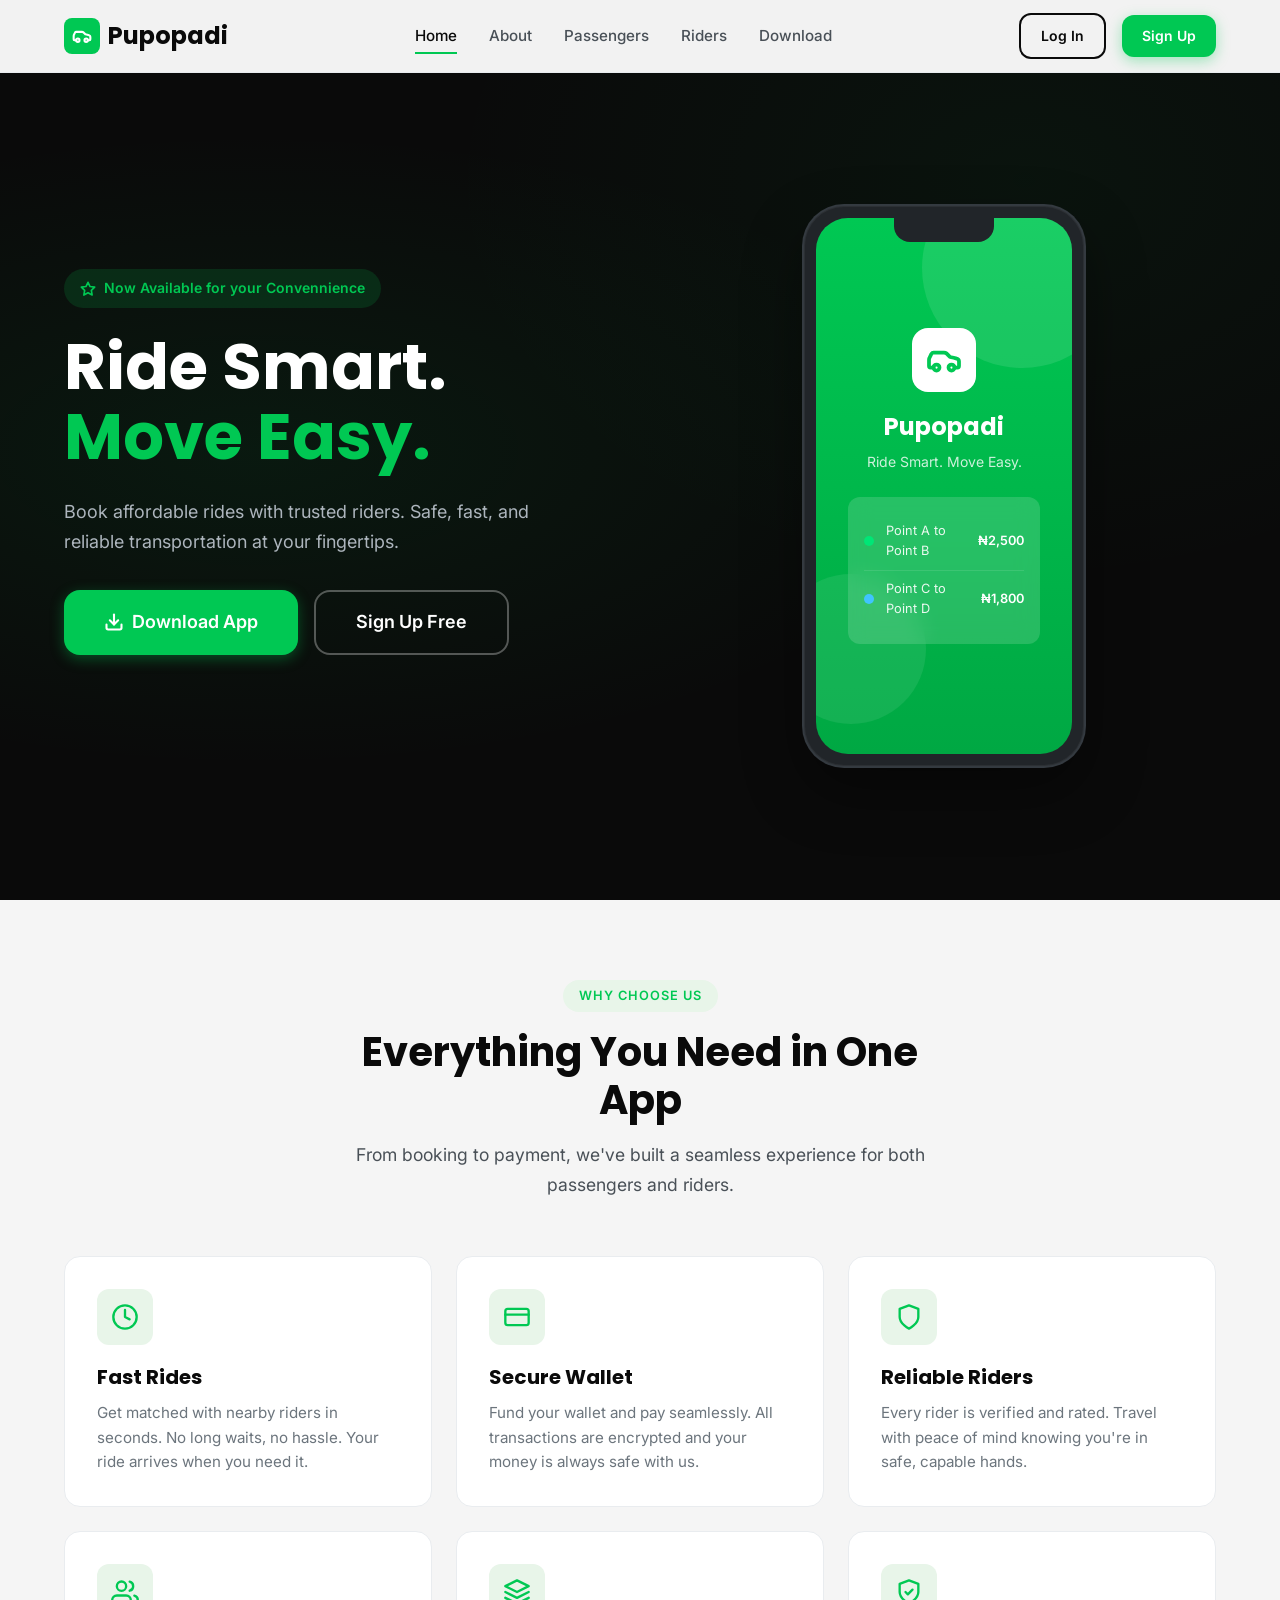
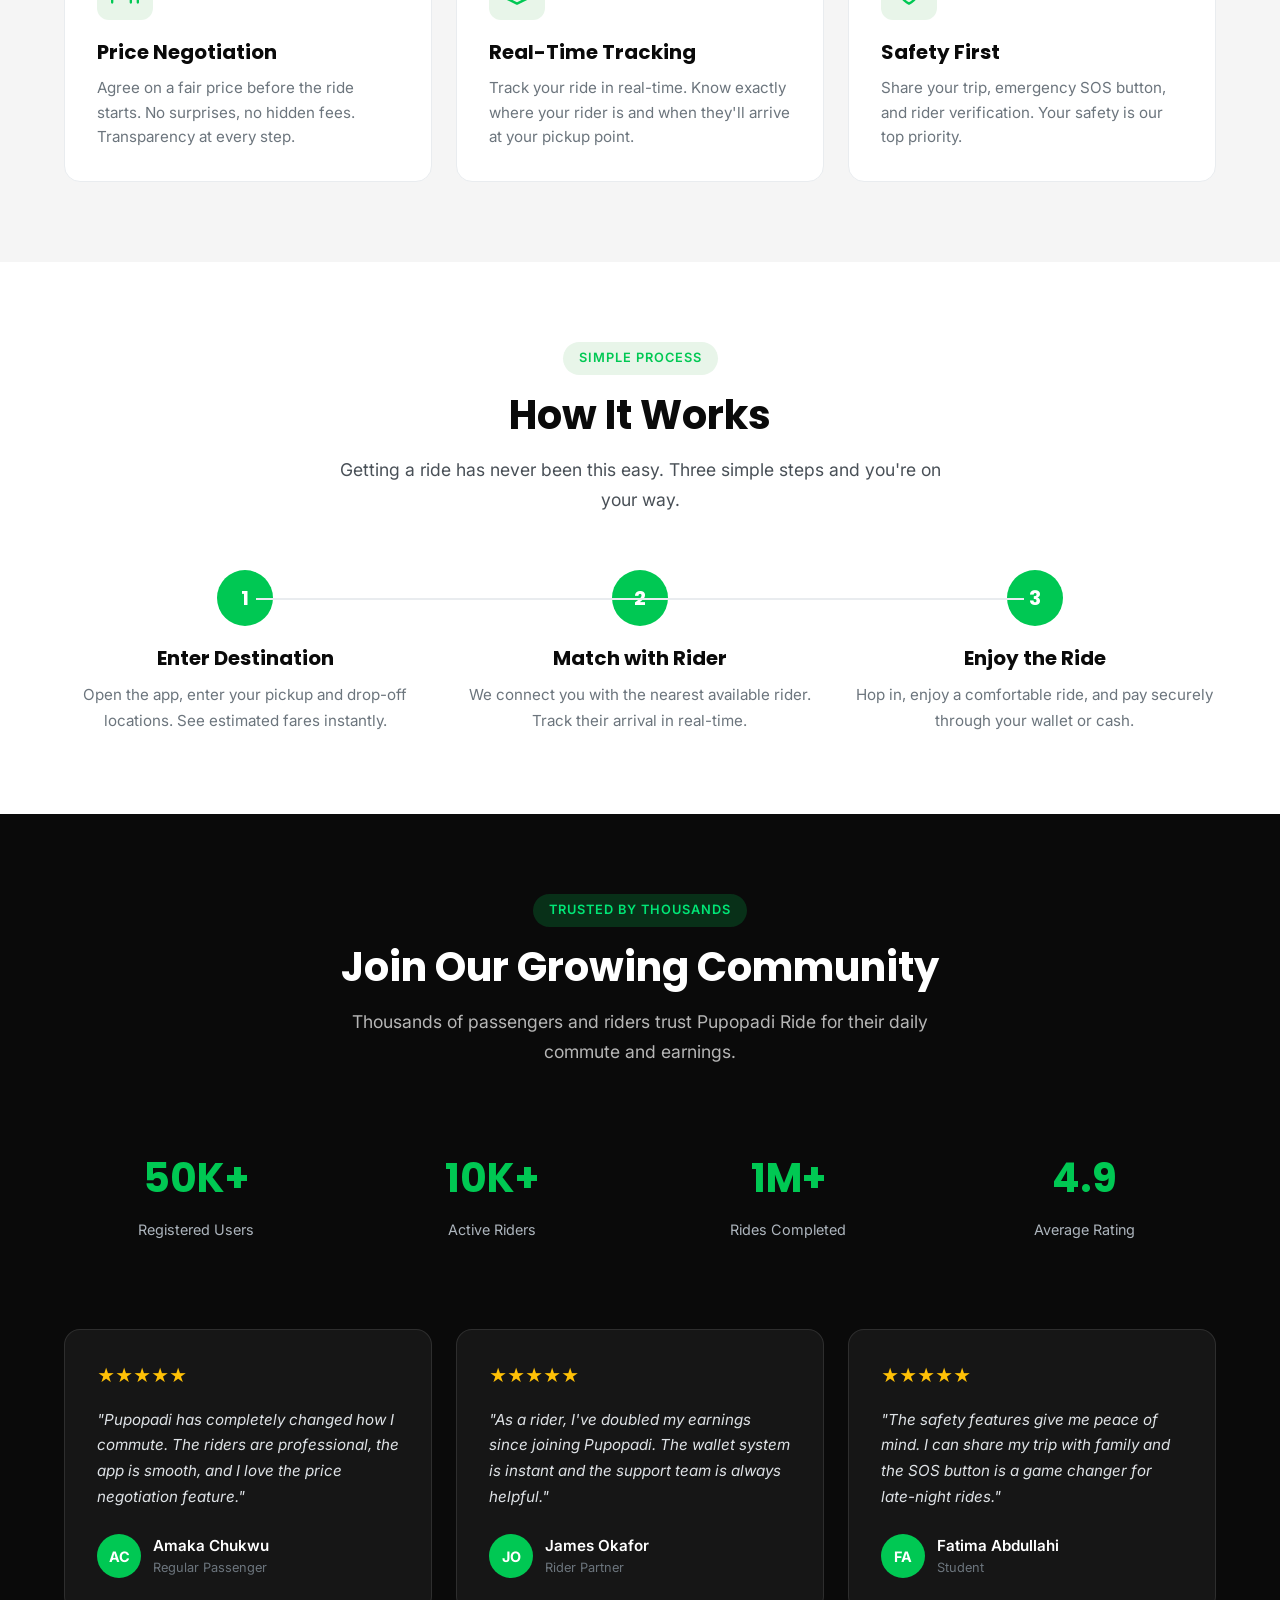
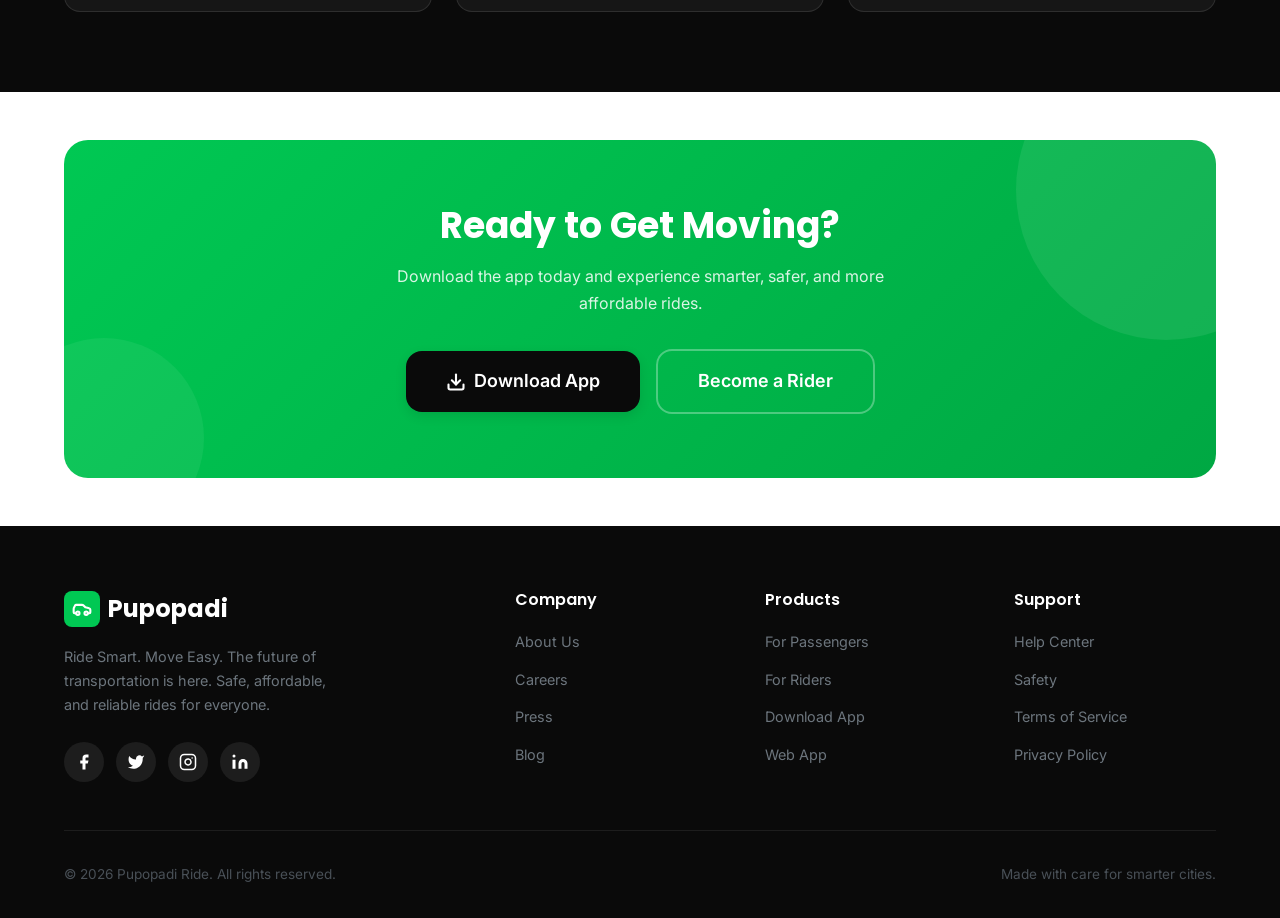
==== index.html @ c884f6ff "first update" ====
<!DOCTYPE html>
<html lang="en">
<head>
  <meta charset="UTF-8">
  <meta name="viewport" content="width=device-width, initial-scale=1.0">
  <meta name="description" content="Pupopadi Ride - Ride Smart. Move Easy. Book affordable rides with trusted riders. Fast, secure, and reliable ride-hailing in your city.">
  <meta name="keywords" content="ride hailing, taxi app, book ride, rider app, transportation, Pupopadi">
  <meta name="author" content="Pupopadi Ride">
  <meta property="og:title" content="Pupopadi Ride - Ride Smart. Move Easy.">
  <meta property="og:description" content="Book affordable rides with trusted riders. Fast, secure, and reliable.">
  <meta property="og:type" content="website">
  <meta property="og:url" content="https://pupopadiride.com">
  <meta name="twitter:card" content="summary_large_image">
  <title>Pupopadi Ride — Ride Smart. Move Easy.</title>
  <link rel="preconnect" href="https://fonts.googleapis.com">
  <link rel="preconnect" href="https://fonts.gstatic.com" crossorigin>
  <link href="https://fonts.googleapis.com/css2?family=Inter:wght@400;500;600;700&family=Poppins:wght@600;700;800&display=swap" rel="stylesheet">
  <link rel="stylesheet" href="css/styles.css">
  <link rel="icon" type="image/svg+xml" href="assets/icon.png">
</head>
<body>
  <a href="#main-content" class="skip-link">Skip to main content</a>

  <!-- Navbar -->
  <nav class="navbar" role="navigation" aria-label="Main navigation">
    <div class="container navbar-inner">
      <a href="index.html" class="logo" aria-label="Pupopadi Ride Home">
        <span class="logo-icon">
          <svg viewBox="0 0 24 24" fill="none" stroke="currentColor" stroke-width="2.5" stroke-linecap="round" stroke-linejoin="round"><path d="M19 17h2c.6 0 1-.4 1-1v-3c0-.9-.7-1.7-1.5-1.9C18.7 10.6 16 10 16 10s-1.3-1.4-2.2-2.3c-.5-.4-1.1-.7-1.8-.7H5c-.6 0-1.1.4-1.4.9l-1.4 2.9A3.7 3.7 0 0 0 2 12v4c0 .6.4 1 1 1h2"/><circle cx="7" cy="17" r="2"/><circle cx="17" cy="17" r="2"/></svg>
        </span>
        Pupopadi
      </a>
      <div class="nav-links">
        <a href="index.html" class="nav-link active">Home</a>
        <a href="about.html" class="nav-link">About</a>
        <a href="passengers.html" class="nav-link">Passengers</a>
        <a href="riders.html" class="nav-link">Riders</a>
        <a href="download.html" class="nav-link">Download</a>
      </div>
      <div class="nav-cta">
        <a href="https://pupofront.vercel.app/" class="btn btn-outline btn-sm">Log In</a>
        <a href="https://pupofront.vercel.app/" class="btn btn-primary btn-sm">Sign Up</a>
      </div>
      <button class="menu-toggle" aria-label="Toggle menu" aria-expanded="false">
        <span></span><span></span><span></span>
      </button>
    </div>
  </nav>

  <!-- Mobile Nav -->
  <div class="mobile-nav" role="dialog" aria-label="Mobile menu">
    <a href="index.html" class="nav-link active">Home</a>
    <a href="about.html" class="nav-link">About</a>
    <a href="passengers.html" class="nav-link">Passengers</a>
    <a href="riders.html" class="nav-link">Riders</a>
    <a href="download.html" class="nav-link">Download</a>
    <div class="btn-group">
      <a href="https://pupofront.vercel.app/" class="btn btn-outline">Log In</a>
      <a href="https://pupofront.vercel.app/" class="btn btn-primary">Sign Up</a>
    </div>
  </div>

  <main id="main-content">
    <!-- Hero Section -->
    <section class="hero" aria-label="Hero">
      <div class="hero-bg"></div>
      <div class="container">
        <div class="hero-grid">
          <div class="hero-content">
            <div class="hero-badge">
              <svg width="16" height="16" viewBox="0 0 24 24" fill="none" stroke="currentColor" stroke-width="2.5" stroke-linecap="round" stroke-linejoin="round"><path d="M12 2l3.09 6.26L22 9.27l-5 4.87 1.18 6.88L12 17.77l-6.18 3.25L7 14.14 2 9.27l6.91-1.01L12 2z"/></svg>
              Now Available for your Convennience
            </div>
            <h1 class="hero-title">Ride Smart.<br><span>Move Easy.</span></h1>
            <p class="hero-desc">Book affordable rides with trusted riders. Safe, fast, and reliable transportation at your fingertips.</p>
            <div class="hero-cta">
              <a href="download.html" class="btn btn-primary btn-lg" data-track="download_app" data-label="hero_cta">
                <svg width="20" height="20" viewBox="0 0 24 24" fill="none" stroke="currentColor" stroke-width="2.5" stroke-linecap="round" stroke-linejoin="round"><path d="M21 15v4a2 2 0 0 1-2 2H5a2 2 0 0 1-2-2v-4"/><polyline points="7 10 12 15 17 10"/><line x1="12" y1="15" x2="12" y2="3"/></svg>
                Download App
              </a>
              <a href="https://pupofront.vercel.app/" class="btn btn-outline-white btn-lg" data-track="signup_click" data-label="hero_cta">Sign Up Free</a>
            </div>
            <!-- <div class="hero-stats">
              <div class="hero-stat">
                <span class="hero-stat-value">50K+</span>
                <span class="hero-stat-label">Happy Riders</span>
              </div>
              <div class="hero-stat">
                <span class="hero-stat-value">10K+</span>
                <span class="hero-stat-label">Active Riders</span>
              </div>
              <div class="hero-stat">
                <span class="hero-stat-value">4.9</span>
                <span class="hero-stat-label">App Rating</span>
              </div>
            </div> -->
          </div>
          <div class="phone-mockup">
            <div class="phone-frame">
              <div class="phone-notch"></div>
              <div class="phone-screen">
                <div class="phone-logo">
                  <svg viewBox="0 0 24 24" fill="none" stroke="currentColor" stroke-width="2.5" stroke-linecap="round" stroke-linejoin="round"><path d="M19 17h2c.6 0 1-.4 1-1v-3c0-.9-.7-1.7-1.5-1.9C18.7 10.6 16 10 16 10s-1.3-1.4-2.2-2.3c-.5-.4-1.1-.7-1.8-.7H5c-.6 0-1.1.4-1.4.9l-1.4 2.9A3.7 3.7 0 0 0 2 12v4c0 .6.4 1 1 1h2"/><circle cx="7" cy="17" r="2"/><circle cx="17" cy="17" r="2"/></svg>
                </div>
                <div class="phone-app-name">Pupopadi</div>
                <div class="phone-tagline">Ride Smart. Move Easy.</div>
                <div class="phone-card">
                  <div class="phone-card-row">
                    <span class="phone-dot green"></span>
                    <span class="phone-card-text">Point A to Point B</span>
                    <span class="phone-card-price">₦2,500</span>
                  </div>
                  <div class="phone-card-row">
                    <span class="phone-dot blue"></span>
                    <span class="phone-card-text">Point C to Point D</span>
                    <span class="phone-card-price">₦1,800</span>
                  </div>
                </div>
              </div>
            </div>
          </div>
        </div>
      </div>
    </section>

    <!-- Features Section -->
    <section class="section features" aria-label="Features">
      <div class="container">
        <div class="section-header fade-in">
          <span class="section-label">Why Choose Us</span>
          <h2 class="section-title">Everything You Need in One App</h2>
          <p class="section-desc">From booking to payment, we've built a seamless experience for both passengers and riders.</p>
        </div>
        <div class="grid grid-3">
          <article class="feature-card fade-in stagger-1">
            <div class="card-icon">
              <svg viewBox="0 0 24 24" fill="none" stroke="currentColor" stroke-width="2" stroke-linecap="round" stroke-linejoin="round"><circle cx="12" cy="12" r="10"/><polyline points="12 6 12 12 16 14"/></svg>
            </div>
            <h3 class="card-title">Fast Rides</h3>
            <p class="card-text">Get matched with nearby riders in seconds. No long waits, no hassle. Your ride arrives when you need it.</p>
          </article>
          <article class="feature-card fade-in stagger-2">
            <div class="card-icon">
              <svg viewBox="0 0 24 24" fill="none" stroke="currentColor" stroke-width="2" stroke-linecap="round" stroke-linejoin="round"><rect x="2" y="5" width="20" height="14" rx="2"/><line x1="2" y1="10" x2="22" y2="10"/></svg>
            </div>
            <h3 class="card-title">Secure Wallet</h3>
            <p class="card-text">Fund your wallet and pay seamlessly. All transactions are encrypted and your money is always safe with us.</p>
          </article>
          <article class="feature-card fade-in stagger-3">
            <div class="card-icon">
              <svg viewBox="0 0 24 24" fill="none" stroke="currentColor" stroke-width="2" stroke-linecap="round" stroke-linejoin="round"><path d="M12 22s8-4 8-10V5l-8-3-8 3v7c0 6 8 10 8 10z"/></svg>
            </div>
            <h3 class="card-title">Reliable Riders</h3>
            <p class="card-text">Every rider is verified and rated. Travel with peace of mind knowing you're in safe, capable hands.</p>
          </article>
          <article class="feature-card fade-in stagger-1">
            <div class="card-icon">
              <svg viewBox="0 0 24 24" fill="none" stroke="currentColor" stroke-width="2" stroke-linecap="round" stroke-linejoin="round"><path d="M17 21v-2a4 4 0 0 0-4-4H5a4 4 0 0 0-4 4v2"/><circle cx="9" cy="7" r="4"/><path d="M23 21v-2a4 4 0 0 0-3-3.87"/><path d="M16 3.13a4 4 0 0 1 0 7.75"/></svg>
            </div>
            <h3 class="card-title">Price Negotiation</h3>
            <p class="card-text">Agree on a fair price before the ride starts. No surprises, no hidden fees. Transparency at every step.</p>
          </article>
          <article class="feature-card fade-in stagger-2">
            <div class="card-icon">
              <svg viewBox="0 0 24 24" fill="none" stroke="currentColor" stroke-width="2" stroke-linecap="round" stroke-linejoin="round"><path d="M12 2L2 7l10 5 10-5-10-5z"/><path d="M2 17l10 5 10-5"/><path d="M2 12l10 5 10-5"/></svg>
            </div>
            <h3 class="card-title">Real-Time Tracking</h3>
            <p class="card-text">Track your ride in real-time. Know exactly where your rider is and when they'll arrive at your pickup point.</p>
          </article>
          <article class="feature-card fade-in stagger-3">
            <div class="card-icon">
              <svg viewBox="0 0 24 24" fill="none" stroke="currentColor" stroke-width="2" stroke-linecap="round" stroke-linejoin="round"><path d="M12 22s8-4 8-10V5l-8-3-8 3v7c0 6 8 10 8 10z"/><path d="M9 12l2 2 4-4"/></svg>
            </div>
            <h3 class="card-title">Safety First</h3>
            <p class="card-text">Share your trip, emergency SOS button, and rider verification. Your safety is our top priority.</p>
          </article>
        </div>
      </div>
    </section>

    <!-- How It Works -->
    <section class="section" id="how-it-works" aria-label="How it works">
      <div class="container">
        <div class="section-header fade-in">
          <span class="section-label">Simple Process</span>
          <h2 class="section-title">How It Works</h2>
          <p class="section-desc">Getting a ride has never been this easy. Three simple steps and you're on your way.</p>
        </div>
        <div class="steps">
          <div class="step fade-in stagger-1">
            <div class="step-number">1</div>
            <h3 class="step-title">Enter Destination</h3>
            <p class="step-text">Open the app, enter your pickup and drop-off locations. See estimated fares instantly.</p>
          </div>
          <div class="step fade-in stagger-2">
            <div class="step-number">2</div>
            <h3 class="step-title">Match with Rider</h3>
            <p class="step-text">We connect you with the nearest available rider. Track their arrival in real-time.</p>
          </div>
          <div class="step fade-in stagger-3">
            <div class="step-number">3</div>
            <h3 class="step-title">Enjoy the Ride</h3>
            <p class="step-text">Hop in, enjoy a comfortable ride, and pay securely through your wallet or cash.</p>
          </div>
        </div>
      </div>
    </section>

    <!-- Trust / Stats Section -->
    <section class="section trust" aria-label="Trust and testimonials">
      <div class="container">
        <div class="section-header fade-in">
          <span class="section-label" style="background:rgba(0,200,83,0.2);color:#00E676;">Trusted by Thousands</span>
          <h2 class="section-title">Join Our Growing Community</h2>
          <p class="section-desc">Thousands of passengers and riders trust Pupopadi Ride for their daily commute and earnings.</p>
        </div>
        <div class="stats-grid fade-in">
          <div class="stat-item">
            <div class="stat-value">50K+</div>
            <div class="stat-label">Registered Users</div>
          </div>
          <div class="stat-item">
            <div class="stat-value">10K+</div>
            <div class="stat-label">Active Riders</div>
          </div>
          <div class="stat-item">
            <div class="stat-value">1M+</div>
            <div class="stat-label">Rides Completed</div>
          </div>
          <div class="stat-item">
            <div class="stat-value">4.9</div>
            <div class="stat-label">Average Rating</div>
          </div>
        </div>
        <div class="testimonials">
          <article class="testimonial fade-in stagger-1">
            <div class="testimonial-stars">★★★★★</div>
            <p class="testimonial-text">"Pupopadi has completely changed how I commute. The riders are professional, the app is smooth, and I love the price negotiation feature."</p>
            <div class="testimonial-author">
              <div class="testimonial-avatar">AC</div>
              <div>
                <div class="testimonial-name">Amaka Chukwu</div>
                <div class="testimonial-role">Regular Passenger</div>
              </div>
            </div>
          </article>
          <article class="testimonial fade-in stagger-2">
            <div class="testimonial-stars">★★★★★</div>
            <p class="testimonial-text">"As a rider, I've doubled my earnings since joining Pupopadi. The wallet system is instant and the support team is always helpful."</p>
            <div class="testimonial-author">
              <div class="testimonial-avatar">JO</div>
              <div>
                <div class="testimonial-name">James Okafor</div>
                <div class="testimonial-role">Rider Partner</div>
              </div>
            </div>
          </article>
          <article class="testimonial fade-in stagger-3">
            <div class="testimonial-stars">★★★★★</div>
            <p class="testimonial-text">"The safety features give me peace of mind. I can share my trip with family and the SOS button is a game changer for late-night rides."</p>
            <div class="testimonial-author">
              <div class="testimonial-avatar">FA</div>
              <div>
                <div class="testimonial-name">Fatima Abdullahi</div>
                <div class="testimonial-role">Student</div>
              </div>
            </div>
          </article>
        </div>
      </div>
    </section>

    <!-- CTA Banner -->
    <section class="section section-sm" aria-label="Call to action">
      <div class="container">
        <div class="cta-banner fade-in">
          <h2>Ready to Get Moving?</h2>
          <p>Download the app today and experience smarter, safer, and more affordable rides.</p>
          <div class="btn-group">
            <a href="download.html" class="btn btn-dark btn-lg" data-track="download_app" data-label="cta_banner">
              <svg width="20" height="20" viewBox="0 0 24 24" fill="none" stroke="currentColor" stroke-width="2.5" stroke-linecap="round" stroke-linejoin="round"><path d="M21 15v4a2 2 0 0 1-2 2H5a2 2 0 0 1-2-2v-4"/><polyline points="7 10 12 15 17 10"/><line x1="12" y1="15" x2="12" y2="3"/></svg>
              Download App
            </a>
            <a href="riders.html" class="btn btn-outline-white btn-lg" data-track="become_rider" data-label="cta_banner">Become a Rider</a>
          </div>
        </div>
      </div>
    </section>
  </main>

  <!-- Footer -->
  <footer class="footer" role="contentinfo">
    <div class="container">
      <div class="footer-grid">
        <div class="footer-brand">
          <a href="index.html" class="logo">
            <span class="logo-icon">
              <svg viewBox="0 0 24 24" fill="none" stroke="currentColor" stroke-width="2.5" stroke-linecap="round" stroke-linejoin="round"><path d="M19 17h2c.6 0 1-.4 1-1v-3c0-.9-.7-1.7-1.5-1.9C18.7 10.6 16 10 16 10s-1.3-1.4-2.2-2.3c-.5-.4-1.1-.7-1.8-.7H5c-.6 0-1.1.4-1.4.9l-1.4 2.9A3.7 3.7 0 0 0 2 12v4c0 .6.4 1 1 1h2"/><circle cx="7" cy="17" r="2"/><circle cx="17" cy="17" r="2"/></svg>
            </span>
            Pupopadi
          </a>
          <p>Ride Smart. Move Easy. The future of transportation is here. Safe, affordable, and reliable rides for everyone.</p>
          <div class="footer-social">
            <a href="#" aria-label="Facebook"><svg viewBox="0 0 24 24" fill="currentColor"><path d="M18 2h-3a5 5 0 0 0-5 5v3H7v4h3v8h4v-8h3l1-4h-4V7a1 1 0 0 1 1-1h3z"/></svg></a>
            <a href="#" aria-label="Twitter"><svg viewBox="0 0 24 24" fill="currentColor"><path d="M23 3a10.9 10.9 0 0 1-3.14 1.53 4.48 4.48 0 0 0-7.86 3v1A10.66 10.66 0 0 1 3 4s-4 9 5 13a11.64 11.64 0 0 1-7 2c9 5 20 0 20-11.5a4.5 4.5 0 0 0-.08-.83A7.72 7.72 0 0 0 23 3z"/></svg></a>
            <a href="#" aria-label="Instagram"><svg viewBox="0 0 24 24" fill="none" stroke="currentColor" stroke-width="2" stroke-linecap="round" stroke-linejoin="round"><rect x="2" y="2" width="20" height="20" rx="5" ry="5"/><path d="M16 11.37A4 4 0 1 1 12.63 8 4 4 0 0 1 16 11.37z"/><line x1="17.5" y1="6.5" x2="17.51" y2="6.5"/></svg></a>
            <a href="#" aria-label="LinkedIn"><svg viewBox="0 0 24 24" fill="currentColor"><path d="M16 8a6 6 0 0 1 6 6v7h-4v-7a2 2 0 0 0-2-2 2 2 0 0 0-2 2v7h-4v-7a6 6 0 0 1 6-6z"/><rect x="2" y="9" width="4" height="12"/><circle cx="4" cy="4" r="2"/></svg></a>
          </div>
        </div>
        <div>
          <h4 class="footer-title">Company</h4>
          <ul class="footer-links">
            <li><a href="about.html">About Us</a></li>
            <li><a href="about.html#careers">Careers</a></li>
            <li><a href="about.html#press">Press</a></li>
            <li><a href="about.html#blog">Blog</a></li>
          </ul>
        </div>
        <div>
          <h4 class="footer-title">Products</h4>
          <ul class="footer-links">
            <li><a href="passengers.html">For Passengers</a></li>
            <li><a href="riders.html">For Riders</a></li>
            <li><a href="download.html">Download App</a></li>
            <li><a href="https://app.pupopadiride.com" target="_blank">Web App</a></li>
          </ul>
        </div>
        <div>
          <h4 class="footer-title">Support</h4>
          <ul class="footer-links">
            <li><a href="about.html#help">Help Center</a></li>
            <li><a href="about.html#safety">Safety</a></li>
            <li><a href="about.html#terms">Terms of Service</a></li>
            <li><a href="about.html#privacy">Privacy Policy</a></li>
          </ul>
        </div>
      </div>
      <div class="footer-bottom">
        <p>&copy; 2026 Pupopadi Ride. All rights reserved.</p>
        <p>Made with care for smarter cities.</p>
      </div>
    </div>
  </footer>

  <script src="js/script.js"></script>
</body>
</html>
---- css/styles.css ----
/* ============================================
   PUPOPADI RIDE - Main Stylesheet
   Pure CSS - No Frameworks
   ============================================ */

/* ---- CSS Variables ---- */
:root {
  --primary: #0A0A0A;
  --accent: #00C853;
  --accent-hover: #00B548;
  --accent-light: #E8F5E9;
  --secondary: #F5F5F5;
  --white: #FFFFFF;
  --gray-100: #F8F9FA;
  --gray-200: #E9ECEF;
  --gray-300: #DEE2E6;
  --gray-400: #ADB5BD;
  --gray-500: #6C757D;
  --gray-600: #495057;
  --gray-700: #343A40;
  --gray-800: #212529;
  --error: #DC3545;
  --error-bg: #F8D7DA;
  --success: #198754;
  --shadow-sm: 0 1px 3px rgba(0,0,0,0.08);
  --shadow-md: 0 4px 12px rgba(0,0,0,0.1);
  --shadow-lg: 0 8px 30px rgba(0,0,0,0.12);
  --shadow-xl: 0 20px 50px rgba(0,0,0,0.15);
  --radius-sm: 8px;
  --radius-md: 12px;
  --radius-lg: 16px;
  --radius-xl: 24px;
  --transition: all 0.3s cubic-bezier(0.4, 0, 0.2, 1);
  --font-body: 'Inter', -apple-system, BlinkMacSystemFont, 'Segoe UI', sans-serif;
  --font-heading: 'Poppins', -apple-system, BlinkMacSystemFont, 'Segoe UI', sans-serif;
}

/* ---- Reset & Base ---- */
*, *::before, *::after {
  margin: 0;
  padding: 0;
  box-sizing: border-box;
}

html {
  scroll-behavior: smooth;
  font-size: 16px;
}

body {
  font-family: var(--font-body);
  color: var(--gray-800);
  background: var(--white);
  line-height: 1.6;
  -webkit-font-smoothing: antialiased;
  -moz-osx-font-smoothing: grayscale;
  overflow-x: hidden;
}

img {
  max-width: 100%;
  height: auto;
  display: block;
}

a {
  text-decoration: none;
  color: inherit;
  transition: var(--transition);
}

ul, ol {
  list-style: none;
}

button {
  border: none;
  background: none;
  cursor: pointer;
  font-family: inherit;
  transition: var(--transition);
}

input, textarea, select {
  font-family: inherit;
  font-size: inherit;
  outline: none;
  border: none;
}

/* ---- Typography ---- */
h1, h2, h3, h4, h5, h6 {
  font-family: var(--font-heading);
  font-weight: 700;
  line-height: 1.2;
  color: var(--primary);
}

h1 { font-size: clamp(2rem, 5vw, 3.5rem); }
h2 { font-size: clamp(1.5rem, 3.5vw, 2.5rem); }
h3 { font-size: clamp(1.2rem, 2.5vw, 1.5rem); }
h4 { font-size: clamp(1rem, 2vw, 1.25rem); }

p {
  color: var(--gray-600);
  font-size: 1rem;
  line-height: 1.7;
}

.text-center { text-align: center; }
.text-left { text-align: left; }
.text-right { text-align: right; }
.text-accent { color: var(--accent); }
.text-white { color: var(--white); }
.text-muted { color: var(--gray-500); }

/* ---- Layout ---- */
.container {
  width: 100%;
  max-width: 1200px;
  margin: 0 auto;
  padding: 0 1.5rem;
}

.container-sm {
  max-width: 960px;
}

.container-lg {
  max-width: 1400px;
}

.section {
  padding: 5rem 0;
}

.section-sm { padding: 3rem 0; }
.section-lg { padding: 7rem 0; }

/* ---- Buttons ---- */
.btn {
  display: inline-flex;
  align-items: center;
  justify-content: center;
  gap: 0.5rem;
  padding: 0.875rem 1.75rem;
  font-size: 1rem;
  font-weight: 600;
  border-radius: var(--radius-md);
  cursor: pointer;
  transition: var(--transition);
  white-space: nowrap;
}

.btn-primary {
  background: var(--accent);
  color: var(--white);
  box-shadow: 0 4px 14px rgba(0, 200, 83, 0.35);
}

.btn-primary:hover {
  background: var(--accent-hover);
  transform: translateY(-2px);
  box-shadow: 0 6px 20px rgba(0, 200, 83, 0.45);
}

.btn-primary:active {
  transform: translateY(0);
}

.btn-dark {
  background: var(--primary);
  color: var(--white);
  box-shadow: var(--shadow-md);
}

.btn-dark:hover {
  background: var(--gray-800);
  transform: translateY(-2px);
  box-shadow: var(--shadow-lg);
}

.btn-outline {
  background: transparent;
  color: var(--primary);
  border: 2px solid var(--primary);
}

.btn-outline:hover {
  background: var(--primary);
  color: var(--white);
  transform: translateY(-2px);
}

.btn-outline-white {
  background: transparent;
  color: var(--white);
  border: 2px solid rgba(255,255,255,0.3);
}

.btn-outline-white:hover {
  background: var(--white);
  color: var(--primary);
  border-color: var(--white);
}

.btn-lg {
  padding: 1rem 2.5rem;
  font-size: 1.125rem;
  border-radius: var(--radius-lg);
}

.btn-sm {
  padding: 0.625rem 1.25rem;
  font-size: 0.875rem;
}

.btn-full {
  width: 100%;
}

.btn-group {
  display: flex;
  flex-wrap: wrap;
  gap: 1rem;
  align-items: center;
}

/* ---- Cards ---- */
.card {
  background: var(--white);
  border-radius: var(--radius-lg);
  padding: 2rem;
  box-shadow: var(--shadow-md);
  transition: var(--transition);
}

.card:hover {
  transform: translateY(-4px);
  box-shadow: var(--shadow-lg);
}

.card-icon {
  width: 56px;
  height: 56px;
  background: var(--accent-light);
  border-radius: var(--radius-md);
  display: flex;
  align-items: center;
  justify-content: center;
  margin-bottom: 1.25rem;
}

.card-icon svg {
  width: 28px;
  height: 28px;
  color: var(--accent);
}

.card-title {
  font-size: 1.25rem;
  margin-bottom: 0.75rem;
  color: var(--primary);
}

.card-text {
  color: var(--gray-500);
  font-size: 0.95rem;
  line-height: 1.6;
}

/* ---- Grid ---- */
.grid {
  display: grid;
  gap: 1.5rem;
}

.grid-2 { grid-template-columns: repeat(2, 1fr); }
.grid-3 { grid-template-columns: repeat(3, 1fr); }
.grid-4 { grid-template-columns: repeat(4, 1fr); }

@media (max-width: 992px) {
  .grid-4 { grid-template-columns: repeat(2, 1fr); }
}

@media (max-width: 768px) {
  .grid-2, .grid-3 { grid-template-columns: 1fr; }
  .grid-4 { grid-template-columns: repeat(2, 1fr); }
}

@media (max-width: 480px) {
  .grid-4 { grid-template-columns: 1fr; }
}

/* ---- Flex ---- */
.flex { display: flex; }
.flex-col { flex-direction: column; }
.items-center { align-items: center; }
.justify-center { justify-content: center; }
.justify-between { justify-content: space-between; }
.gap-1 { gap: 0.5rem; }
.gap-2 { gap: 1rem; }
.gap-3 { gap: 1.5rem; }
.gap-4 { gap: 2rem; }

/* ---- Spacing ---- */
.mt-1 { margin-top: 0.5rem; }
.mt-2 { margin-top: 1rem; }
.mt-3 { margin-top: 1.5rem; }
.mt-4 { margin-top: 2rem; }
.mt-5 { margin-top: 3rem; }
.mb-1 { margin-bottom: 0.5rem; }
.mb-2 { margin-bottom: 1rem; }
.mb-3 { margin-bottom: 1.5rem; }
.mb-4 { margin-bottom: 2rem; }
.mb-5 { margin-bottom: 3rem; }

/* ---- Navbar ---- */
.navbar {
  position: fixed;
  top: 0;
  left: 0;
  right: 0;
  z-index: 1000;
  background: rgba(255,255,255,0.95);
  backdrop-filter: blur(12px);
  -webkit-backdrop-filter: blur(12px);
  border-bottom: 1px solid var(--gray-200);
  transition: var(--transition);
}

.navbar.scrolled {
  box-shadow: var(--shadow-md);
}

.navbar-inner {
  display: flex;
  align-items: center;
  justify-content: space-between;
  height: 72px;
}

.logo {
  display: flex;
  align-items: center;
  gap: 0.5rem;
  font-family: var(--font-heading);
  font-size: 1.5rem;
  font-weight: 700;
  color: var(--primary);
}

.logo-icon {
  width: 36px;
  height: 36px;
  background: var(--accent);
  border-radius: var(--radius-sm);
  display: flex;
  align-items: center;
  justify-content: center;
}

.logo-icon svg {
  width: 20px;
  height: 20px;
  color: var(--white);
}

.nav-links {
  display: flex;
  align-items: center;
  gap: 2rem;
}

.nav-link {
  font-size: 0.95rem;
  font-weight: 500;
  color: var(--gray-600);
  position: relative;
  padding: 0.25rem 0;
}

.nav-link::after {
  content: '';
  position: absolute;
  bottom: -2px;
  left: 0;
  width: 0;
  height: 2px;
  background: var(--accent);
  transition: var(--transition);
}

.nav-link:hover,
.nav-link.active {
  color: var(--primary);
}

.nav-link:hover::after,
.nav-link.active::after {
  width: 100%;
}

.nav-cta {
  display: flex;
  align-items: center;
  gap: 1rem;
}

/* Mobile Menu Toggle */
.menu-toggle {
  display: none;
  flex-direction: column;
  gap: 5px;
  padding: 0.5rem;
  cursor: pointer;
  z-index: 1001;
}

.menu-toggle span {
  display: block;
  width: 24px;
  height: 2px;
  background: var(--primary);
  transition: var(--transition);
  border-radius: 2px;
}

.menu-toggle.active span:nth-child(1) {
  transform: rotate(45deg) translate(5px, 5px);
}

.menu-toggle.active span:nth-child(2) {
  opacity: 0;
}

.menu-toggle.active span:nth-child(3) {
  transform: rotate(-45deg) translate(5px, -5px);
}

/* Mobile Nav Overlay */
.mobile-nav {
  position: fixed;
  top: 0;
  left: 0;
  right: 0;
  bottom: 0;
  background: var(--white);
  z-index: 999;
  display: flex;
  flex-direction: column;
  align-items: center;
  justify-content: center;
  gap: 2rem;
  opacity: 0;
  visibility: hidden;
  transition: var(--transition);
}

.mobile-nav.active {
  opacity: 1;
  visibility: visible;
}

.mobile-nav .nav-link {
  font-size: 1.5rem;
  font-weight: 600;
}

.mobile-nav .btn-group {
  flex-direction: column;
  width: 80%;
  max-width: 300px;
}

.mobile-nav .btn {
  width: 100%;
}

@media (max-width: 768px) {
  .nav-links, .nav-cta {
    display: none;
  }
  .menu-toggle {
    display: flex;
  }
}

/* ---- Hero Section ---- */
.hero {
  position: relative;
  min-height: 100vh;
  display: flex;
  align-items: center;
  background: var(--primary);
  overflow: hidden;
  padding-top: 72px;
}

.hero-bg {
  position: absolute;
  inset: 0;
  background: 
    radial-gradient(ellipse at 20% 50%, rgba(0,200,83,0.08) 0%, transparent 50%),
    radial-gradient(ellipse at 80% 20%, rgba(0,200,83,0.05) 0%, transparent 40%);
}

.hero-grid {
  display: grid;
  grid-template-columns: 1fr 1fr;
  gap: 4rem;
  align-items: center;
  position: relative;
  z-index: 2;
}

.hero-content {
  max-width: 560px;
}

.hero-badge {
  display: inline-flex;
  align-items: center;
  gap: 0.5rem;
  background: rgba(0,200,83,0.15);
  color: var(--accent);
  padding: 0.5rem 1rem;
  border-radius: 50px;
  font-size: 0.875rem;
  font-weight: 600;
  margin-bottom: 1.5rem;
}

.hero-title {
  color: var(--white);
  font-size: clamp(2.5rem, 5vw, 4rem);
  line-height: 1.1;
  margin-bottom: 1.5rem;
}

.hero-title span {
  color: var(--accent);
}

.hero-desc {
  color: var(--gray-400);
  font-size: 1.125rem;
  margin-bottom: 2rem;
  max-width: 480px;
}

.hero-cta {
  display: flex;
  gap: 1rem;
  flex-wrap: wrap;
  margin-bottom: 3rem;
}

.hero-stats {
  display: flex;
  gap: 2.5rem;
}

.hero-stat {
  display: flex;
  flex-direction: column;
}

.hero-stat-value {
  font-family: var(--font-heading);
  font-size: 1.75rem;
  font-weight: 700;
  color: var(--white);
}

.hero-stat-label {
  font-size: 0.875rem;
  color: var(--gray-500);
}

/* Phone Mockup */
.phone-mockup {
  position: relative;
  display: flex;
  justify-content: center;
}

.phone-frame {
  width: 280px;
  height: 560px;
  background: var(--gray-800);
  border-radius: 40px;
  padding: 12px;
  box-shadow: 
    0 0 0 2px var(--gray-700),
    0 25px 60px rgba(0,0,0,0.4),
    0 0 0 1px rgba(255,255,255,0.05) inset;
  position: relative;
  animation: float 6s ease-in-out infinite;
}

.phone-notch {
  position: absolute;
  top: 12px;
  left: 50%;
  transform: translateX(-50%);
  width: 100px;
  height: 24px;
  background: var(--gray-800);
  border-radius: 0 0 16px 16px;
  z-index: 10;
}

.phone-screen {
  width: 100%;
  height: 100%;
  background: linear-gradient(180deg, var(--accent) 0%, #00A843 100%);
  border-radius: 32px;
  overflow: hidden;
  position: relative;
  display: flex;
  flex-direction: column;
  align-items: center;
  justify-content: center;
  padding: 2rem;
}

.phone-screen::before {
  content: '';
  position: absolute;
  width: 200px;
  height: 200px;
  background: rgba(255,255,255,0.1);
  border-radius: 50%;
  top: -50px;
  right: -50px;
}

.phone-screen::after {
  content: '';
  position: absolute;
  width: 150px;
  height: 150px;
  background: rgba(255,255,255,0.08);
  border-radius: 50%;
  bottom: 30px;
  left: -40px;
}

.phone-logo {
  width: 64px;
  height: 64px;
  background: var(--white);
  border-radius: var(--radius-lg);
  display: flex;
  align-items: center;
  justify-content: center;
  margin-bottom: 1rem;
  z-index: 2;
}

.phone-logo svg {
  width: 36px;
  height: 36px;
  color: var(--accent);
}

.phone-app-name {
  font-family: var(--font-heading);
  font-size: 1.5rem;
  font-weight: 700;
  color: var(--white);
  z-index: 2;
}

.phone-tagline {
  font-size: 0.875rem;
  color: rgba(255,255,255,0.8);
  margin-top: 0.25rem;
  z-index: 2;
}

.phone-card {
  width: 100%;
  background: rgba(255,255,255,0.15);
  backdrop-filter: blur(10px);
  border-radius: var(--radius-md);
  padding: 1rem;
  margin-top: 1.5rem;
  z-index: 2;
}

.phone-card-row {
  display: flex;
  align-items: center;
  gap: 0.75rem;
  padding: 0.5rem 0;
  border-bottom: 1px solid rgba(255,255,255,0.1);
}

.phone-card-row:last-child {
  border-bottom: none;
}

.phone-dot {
  width: 10px;
  height: 10px;
  border-radius: 50%;
  flex-shrink: 0;
}

.phone-dot.green { background: #00E676; }
.phone-dot.blue { background: #40C4FF; }

.phone-card-text {
  font-size: 0.8rem;
  color: rgba(255,255,255,0.9);
}

.phone-card-price {
  margin-left: auto;
  font-size: 0.8rem;
  font-weight: 600;
  color: var(--white);
}

@keyframes float {
  0%, 100% { transform: translateY(0); }
  50% { transform: translateY(-15px); }
}

@media (max-width: 992px) {
  .hero-grid {
    grid-template-columns: 1fr;
    text-align: center;
    gap: 3rem;
  }
  .hero-content {
    max-width: 100%;
    order: 2;
  }
  .hero-desc {
    margin-left: auto;
    margin-right: auto;
  }
  .hero-cta {
    justify-content: center;
  }
  .hero-stats {
    justify-content: center;
  }
  .phone-mockup {
    order: 1;
  }
  .phone-frame {
    width: 240px;
    height: 480px;
  }
}

/* ---- Section Headers ---- */
.section-header {
  text-align: center;
  max-width: 640px;
  margin: 0 auto 3.5rem;
}

.section-label {
  display: inline-block;
  background: var(--accent-light);
  color: var(--accent);
  padding: 0.375rem 1rem;
  border-radius: 50px;
  font-size: 0.8rem;
  font-weight: 600;
  text-transform: uppercase;
  letter-spacing: 1px;
  margin-bottom: 1rem;
}

.section-title {
  margin-bottom: 1rem;
}

.section-desc {
  font-size: 1.1rem;
}

/* ---- Features Section ---- */
.features {
  background: var(--secondary);
}

.feature-card {
  background: var(--white);
  border-radius: var(--radius-lg);
  padding: 2rem;
  transition: var(--transition);
  border: 1px solid var(--gray-200);
}

.feature-card:hover {
  transform: translateY(-6px);
  box-shadow: var(--shadow-lg);
  border-color: transparent;
}

.feature-card .card-icon {
  background: var(--accent-light);
}

/* ---- How It Works ---- */
.steps {
  display: grid;
  grid-template-columns: repeat(3, 1fr);
  gap: 2rem;
  position: relative;
}

.step {
  text-align: center;
  position: relative;
}

.step-number {
  width: 56px;
  height: 56px;
  background: var(--accent);
  color: var(--white);
  border-radius: 50%;
  display: flex;
  align-items: center;
  justify-content: center;
  font-family: var(--font-heading);
  font-size: 1.25rem;
  font-weight: 700;
  margin: 0 auto 1.25rem;
  position: relative;
  z-index: 2;
}

.step-title {
  font-size: 1.25rem;
  margin-bottom: 0.75rem;
}

.step-text {
  color: var(--gray-500);
  font-size: 0.95rem;
}

.steps::before {
  content: '';
  position: absolute;
  top: 28px;
  left: 16.66%;
  right: 16.66%;
  height: 2px;
  background: var(--gray-200);
  z-index: 1;
}

@media (max-width: 768px) {
  .steps {
    grid-template-columns: 1fr;
  }
  .steps::before {
    display: none;
  }
}

/* ---- Trust / Stats Section ---- */
.trust {
  background: var(--primary);
  color: var(--white);
}

.trust .section-title,
.trust .section-desc {
  color: var(--white);
}

.trust .section-desc {
  opacity: 0.7;
}

.stats-grid {
  display: grid;
  grid-template-columns: repeat(4, 1fr);
  gap: 2rem;
  margin-bottom: 4rem;
}

.stat-item {
  text-align: center;
  padding: 1.5rem;
}

.stat-value {
  font-family: var(--font-heading);
  font-size: 2.5rem;
  font-weight: 700;
  color: var(--accent);
  margin-bottom: 0.5rem;
}

.stat-label {
  font-size: 0.9rem;
  color: var(--gray-400);
}

.testimonials {
  display: grid;
  grid-template-columns: repeat(3, 1fr);
  gap: 1.5rem;
}

.testimonial {
  background: rgba(255,255,255,0.05);
  border: 1px solid rgba(255,255,255,0.1);
  border-radius: var(--radius-lg);
  padding: 2rem;
  transition: var(--transition);
}

.testimonial:hover {
  background: rgba(255,255,255,0.08);
  transform: translateY(-4px);
}

.testimonial-stars {
  color: #FFC107;
  font-size: 1.1rem;
  margin-bottom: 1rem;
}

.testimonial-text {
  color: var(--gray-300);
  font-size: 0.95rem;
  line-height: 1.7;
  margin-bottom: 1.5rem;
  font-style: italic;
}

.testimonial-author {
  display: flex;
  align-items: center;
  gap: 0.75rem;
}

.testimonial-avatar {
  width: 44px;
  height: 44px;
  border-radius: 50%;
  background: var(--accent);
  display: flex;
  align-items: center;
  justify-content: center;
  font-weight: 700;
  color: var(--white);
  font-size: 0.9rem;
}

.testimonial-name {
  font-weight: 600;
  color: var(--white);
  font-size: 0.95rem;
}

.testimonial-role {
  font-size: 0.8rem;
  color: var(--gray-500);
}

@media (max-width: 992px) {
  .stats-grid { grid-template-columns: repeat(2, 1fr); }
  .testimonials { grid-template-columns: 1fr; }
}

@media (max-width: 480px) {
  .stats-grid { grid-template-columns: 1fr; }
}

/* ---- CTA Banner ---- */
.cta-banner {
  background: linear-gradient(135deg, var(--accent) 0%, #00A843 100%);
  border-radius: var(--radius-xl);
  padding: 4rem 3rem;
  text-align: center;
  color: var(--white);
  position: relative;
  overflow: hidden;
}

.cta-banner::before {
  content: '';
  position: absolute;
  width: 300px;
  height: 300px;
  background: rgba(255,255,255,0.08);
  border-radius: 50%;
  top: -100px;
  right: -100px;
}

.cta-banner::after {
  content: '';
  position: absolute;
  width: 200px;
  height: 200px;
  background: rgba(255,255,255,0.06);
  border-radius: 50%;
  bottom: -60px;
  left: -60px;
}

.cta-banner h2 {
  color: var(--white);
  font-size: clamp(1.5rem, 3vw, 2.25rem);
  margin-bottom: 1rem;
  position: relative;
  z-index: 2;
}

.cta-banner p {
  color: rgba(255,255,255,0.85);
  margin-bottom: 2rem;
  max-width: 500px;
  margin-left: auto;
  margin-right: auto;
  position: relative;
  z-index: 2;
}

.cta-banner .btn-group {
  justify-content: center;
  position: relative;
  z-index: 2;
}

/* ---- Footer ---- */
.footer {
  background: var(--primary);
  color: var(--gray-400);
  padding: 4rem 0 2rem;
}

.footer-grid {
  display: grid;
  grid-template-columns: 2fr 1fr 1fr 1fr;
  gap: 3rem;
  margin-bottom: 3rem;
}

.footer-brand .logo {
  color: var(--white);
  margin-bottom: 1rem;
}

.footer-brand p {
  color: var(--gray-500);
  font-size: 0.9rem;
  max-width: 280px;
}

.footer-title {
  color: var(--white);
  font-size: 1rem;
  font-weight: 600;
  margin-bottom: 1.25rem;
}

.footer-links li {
  margin-bottom: 0.75rem;
}

.footer-links a {
  color: var(--gray-500);
  font-size: 0.9rem;
  transition: var(--transition);
}

.footer-links a:hover {
  color: var(--accent);
}

.footer-social {
  display: flex;
  gap: 0.75rem;
  margin-top: 1.5rem;
}

.footer-social a {
  width: 40px;
  height: 40px;
  border-radius: 50%;
  background: rgba(255,255,255,0.08);
  display: flex;
  align-items: center;
  justify-content: center;
  transition: var(--transition);
}

.footer-social a:hover {
  background: var(--accent);
  transform: translateY(-3px);
}

.footer-social svg {
  width: 18px;
  height: 18px;
  color: var(--white);
}

.footer-bottom {
  border-top: 1px solid rgba(255,255,255,0.08);
  padding-top: 2rem;
  display: flex;
  justify-content: space-between;
  align-items: center;
  flex-wrap: wrap;
  gap: 1rem;
}

.footer-bottom p {
  font-size: 0.85rem;
  color: var(--gray-600);
}

@media (max-width: 992px) {
  .footer-grid {
    grid-template-columns: 1fr 1fr;
  }
}

@media (max-width: 480px) {
  .footer-grid {
    grid-template-columns: 1fr;
  }
  .footer-bottom {
    flex-direction: column;
    text-align: center;
  }
}

/* ============================================
   PAGE: ABOUT
   ============================================ */
.page-hero {
  background: var(--primary);
  padding: 10rem 0 5rem;
  text-align: center;
}

.page-hero h1 {
  color: var(--white);
  margin-bottom: 1rem;
}

.page-hero p {
  color: var(--gray-400);
  max-width: 600px;
  margin: 0 auto;
  font-size: 1.1rem;
}

.about-content {
  display: grid;
  grid-template-columns: 1fr 1fr;
  gap: 4rem;
  align-items: center;
}

.about-image {
  position: relative;
}

.about-image-main {
  width: 100%;
  height: 400px;
  background: linear-gradient(135deg, var(--accent-light) 0%, var(--gray-200) 100%);
  border-radius: var(--radius-xl);
  display: flex;
  align-items: center;
  justify-content: center;
  overflow: hidden;
}

.about-image-main svg {
  width: 120px;
  height: 120px;
  color: var(--accent);
  opacity: 0.3;
}

.about-image-accent {
  position: absolute;
  bottom: -20px;
  right: -20px;
  width: 180px;
  height: 180px;
  background: var(--accent);
  border-radius: var(--radius-lg);
  display: flex;
  align-items: center;
  justify-content: center;
  box-shadow: var(--shadow-lg);
}

.about-image-accent svg {
  width: 60px;
  height: 60px;
  color: var(--white);
}

.values-grid {
  display: grid;
  grid-template-columns: repeat(3, 1fr);
  gap: 1.5rem;
}

.value-card {
  background: var(--white);
  border: 1px solid var(--gray-200);
  border-radius: var(--radius-lg);
  padding: 2rem;
  text-align: center;
  transition: var(--transition);
}

.value-card:hover {
  border-color: var(--accent);
  transform: translateY(-4px);
  box-shadow: var(--shadow-md);
}

.value-icon {
  width: 60px;
  height: 60px;
  background: var(--accent-light);
  border-radius: 50%;
  display: flex;
  align-items: center;
  justify-content: center;
  margin: 0 auto 1rem;
}

.value-icon svg {
  width: 28px;
  height: 28px;
  color: var(--accent);
}

@media (max-width: 992px) {
  .about-content {
    grid-template-columns: 1fr;
  }
  .about-image {
    order: -1;
  }
  .values-grid {
    grid-template-columns: 1fr;
  }
}

/* ============================================
   PAGE: RIDERS
   ============================================ */
.earnings-calculator {
  background: var(--white);
  border: 1px solid var(--gray-200);
  border-radius: var(--radius-xl);
  padding: 2.5rem;
  max-width: 500px;
  margin: 0 auto;
}

.earnings-calculator h3 {
  margin-bottom: 1.5rem;
  text-align: center;
}

.calc-row {
  display: flex;
  justify-content: space-between;
  align-items: center;
  padding: 0.875rem 0;
  border-bottom: 1px solid var(--gray-200);
}

.calc-row:last-child {
  border-bottom: none;
  padding-top: 1.25rem;
  margin-top: 0.5rem;
}

.calc-label {
  font-size: 0.95rem;
  color: var(--gray-600);
}

.calc-value {
  font-weight: 600;
  color: var(--primary);
}

.calc-value.highlight {
  color: var(--accent);
  font-size: 1.25rem;
}

.benefit-item {
  display: flex;
  gap: 1.25rem;
  align-items: flex-start;
  padding: 1.5rem;
  background: var(--white);
  border-radius: var(--radius-lg);
  border: 1px solid var(--gray-200);
  transition: var(--transition);
}

.benefit-item:hover {
  border-color: var(--accent);
  box-shadow: var(--shadow-md);
}

.benefit-icon {
  width: 48px;
  height: 48px;
  background: var(--accent-light);
  border-radius: var(--radius-md);
  display: flex;
  align-items: center;
  justify-content: center;
  flex-shrink: 0;
}

.benefit-icon svg {
  width: 24px;
  height: 24px;
  color: var(--accent);
}

.benefit-content h4 {
  margin-bottom: 0.5rem;
  font-size: 1.1rem;
}

.benefit-content p {
  font-size: 0.9rem;
  color: var(--gray-500);
}

/* ============================================
   PAGE: PASSENGERS
   ============================================ */
.safety-card {
  display: flex;
  gap: 1.25rem;
  padding: 1.5rem;
  background: var(--white);
  border-radius: var(--radius-lg);
  border: 1px solid var(--gray-200);
  transition: var(--transition);
}

.safety-card:hover {
  border-color: var(--accent);
  box-shadow: var(--shadow-md);
}

.safety-icon {
  width: 48px;
  height: 48px;
  background: var(--accent-light);
  border-radius: var(--radius-md);
  display: flex;
  align-items: center;
  justify-content: center;
  flex-shrink: 0;
}

.safety-icon svg {
  width: 24px;
  height: 24px;
  color: var(--accent);
}

/* ============================================
   PAGE: AUTH
   ============================================ */
.auth-page {
  min-height: 100vh;
  display: flex;
  align-items: center;
  justify-content: center;
  background: var(--secondary);
  padding: 6rem 1.5rem 2rem;
}

.auth-container {
  width: 100%;
  max-width: 440px;
}

.auth-card {
  background: var(--white);
  border-radius: var(--radius-xl);
  padding: 2.5rem;
  box-shadow: var(--shadow-lg);
}

.auth-logo {
  text-align: center;
  margin-bottom: 2rem;
}

.auth-logo .logo {
  justify-content: center;
  margin-bottom: 0.5rem;
}

.auth-logo p {
  color: var(--gray-500);
  font-size: 0.9rem;
}

.auth-tabs {
  display: flex;
  gap: 0.5rem;
  background: var(--gray-100);
  border-radius: var(--radius-md);
  padding: 0.375rem;
  margin-bottom: 2rem;
}

.auth-tab {
  flex: 1;
  padding: 0.75rem;
  text-align: center;
  font-weight: 600;
  font-size: 0.9rem;
  border-radius: var(--radius-sm);
  color: var(--gray-500);
  cursor: pointer;
  transition: var(--transition);
}

.auth-tab.active {
  background: var(--white);
  color: var(--primary);
  box-shadow: var(--shadow-sm);
}

.auth-form {
  display: none;
}

.auth-form.active {
  display: block;
  animation: fadeIn 0.3s ease;
}

@keyframes fadeIn {
  from { opacity: 0; transform: translateY(10px); }
  to { opacity: 1; transform: translateY(0); }
}

.form-group {
  margin-bottom: 1.25rem;
}

.form-label {
  display: block;
  font-size: 0.875rem;
  font-weight: 500;
  color: var(--gray-700);
  margin-bottom: 0.5rem;
}

.form-input {
  width: 100%;
  padding: 0.875rem 1rem;
  border: 1.5px solid var(--gray-300);
  border-radius: var(--radius-md);
  font-size: 1rem;
  transition: var(--transition);
  background: var(--white);
}

.form-input:focus {
  border-color: var(--accent);
  box-shadow: 0 0 0 3px rgba(0, 200, 83, 0.1);
}

.form-input.error {
  border-color: var(--error);
  box-shadow: 0 0 0 3px rgba(220, 53, 69, 0.1);
}

.form-input::placeholder {
  color: var(--gray-400);
}

.form-error {
  color: var(--error);
  font-size: 0.8rem;
  margin-top: 0.375rem;
  display: none;
}

.form-error.visible {
  display: block;
}

.form-select {
  width: 100%;
  padding: 0.875rem 1rem;
  border: 1.5px solid var(--gray-300);
  border-radius: var(--radius-md);
  font-size: 1rem;
  background: var(--white);
  cursor: pointer;
  appearance: none;
  background-image: url("data:image/svg+xml,%3Csvg xmlns='http://www.w3.org/2000/svg' width='16' height='16' viewBox='0 0 24 24' fill='none' stroke='%236C757D' stroke-width='2' stroke-linecap='round' stroke-linejoin='round'%3E%3Cpolyline points='6 9 12 15 18 9'%3E%3C/polyline%3E%3C/svg%3E");
  background-repeat: no-repeat;
  background-position: right 1rem center;
  padding-right: 2.5rem;
}

.form-select:focus {
  border-color: var(--accent);
  box-shadow: 0 0 0 3px rgba(0, 200, 83, 0.1);
}

.form-hint {
  font-size: 0.8rem;
  color: var(--gray-500);
  margin-top: 0.5rem;
}

.auth-divider {
  display: flex;
  align-items: center;
  gap: 1rem;
  margin: 1.5rem 0;
  color: var(--gray-400);
  font-size: 0.85rem;
}

.auth-divider::before,
.auth-divider::after {
  content: '';
  flex: 1;
  height: 1px;
  background: var(--gray-200);
}

.auth-footer {
  text-align: center;
  margin-top: 1.5rem;
  font-size: 0.9rem;
  color: var(--gray-500);
}

.auth-footer a {
  color: var(--accent);
  font-weight: 600;
}

.auth-footer a:hover {
  text-decoration: underline;
}

/* ============================================
   PAGE: DOWNLOAD
   ============================================ */
.download-hero {
  text-align: center;
  padding: 10rem 0 4rem;
  background: var(--primary);
}

.download-hero h1 {
  color: var(--white);
  margin-bottom: 1rem;
}

.download-hero p {
  color: var(--gray-400);
  max-width: 500px;
  margin: 0 auto 2rem;
}

.download-options {
  display: flex;
  justify-content: center;
  gap: 1.5rem;
  flex-wrap: wrap;
}

.download-btn {
  display: flex;
  align-items: center;
  gap: 1rem;
  background: var(--white);
  color: var(--primary);
  padding: 1rem 1.75rem;
  border-radius: var(--radius-lg);
  transition: var(--transition);
  min-width: 200px;
}

.download-btn:hover {
  transform: translateY(-3px);
  box-shadow: var(--shadow-lg);
}

.download-btn svg {
  width: 32px;
  height: 32px;
  flex-shrink: 0;
}

.download-btn-text {
  text-align: left;
}

.download-btn-text small {
  display: block;
  font-size: 0.75rem;
  color: var(--gray-500);
  text-transform: uppercase;
  letter-spacing: 0.5px;
}

.download-btn-text strong {
  font-size: 1.1rem;
  font-weight: 700;
}

.qr-section {
  text-align: center;
  padding: 4rem 0;
}

.qr-placeholder {
  width: 200px;
  height: 200px;
  background: var(--white);
  border: 2px dashed var(--gray-300);
  border-radius: var(--radius-lg);
  display: flex;
  flex-direction: column;
  align-items: center;
  justify-content: center;
  margin: 1.5rem auto;
  gap: 0.5rem;
}

.qr-placeholder svg {
  width: 48px;
  height: 48px;
  color: var(--gray-400);
}

.qr-placeholder span {
  font-size: 0.8rem;
  color: var(--gray-400);
}

/* ============================================
   ANIMATIONS & UTILITIES
   ============================================ */
.fade-in {
  opacity: 0;
  transform: translateY(30px);
  transition: opacity 0.6s ease, transform 0.6s ease;
}

.fade-in.visible {
  opacity: 1;
  transform: translateY(0);
}

.stagger-1 { transition-delay: 0.1s; }
.stagger-2 { transition-delay: 0.2s; }
.stagger-3 { transition-delay: 0.3s; }
.stagger-4 { transition-delay: 0.4s; }

/* Scrollbar */
::-webkit-scrollbar {
  width: 8px;
}

::-webkit-scrollbar-track {
  background: var(--gray-100);
}

::-webkit-scrollbar-thumb {
  background: var(--gray-400);
  border-radius: 4px;
}

::-webkit-scrollbar-thumb:hover {
  background: var(--gray-500);
}

/* Selection */
::selection {
  background: var(--accent);
  color: var(--white);
}

/* Toast Notification */
.toast {
  position: fixed;
  bottom: 2rem;
  right: 2rem;
  background: var(--primary);
  color: var(--white);
  padding: 1rem 1.5rem;
  border-radius: var(--radius-md);
  box-shadow: var(--shadow-lg);
  display: flex;
  align-items: center;
  gap: 0.75rem;
  transform: translateY(100px);
  opacity: 0;
  transition: var(--transition);
  z-index: 9999;
}

.toast.show {
  transform: translateY(0);
  opacity: 1;
}

.toast-success {
  background: var(--accent);
}

.toast-error {
  background: var(--error);
}

/* Loading Spinner */
.spinner {
  width: 20px;
  height: 20px;
  border: 2px solid rgba(255,255,255,0.3);
  border-top-color: var(--white);
  border-radius: 50%;
  animation: spin 0.8s linear infinite;
}

@keyframes spin {
  to { transform: rotate(360deg); }
}

/* Skip to content */
.skip-link {
  position: absolute;
  top: -100%;
  left: 1rem;
  background: var(--accent);
  color: var(--white);
  padding: 0.75rem 1.25rem;
  border-radius: var(--radius-sm);
  font-weight: 600;
  z-index: 10000;
  transition: top 0.3s;
}

.skip-link:focus {
  top: 1rem;
}
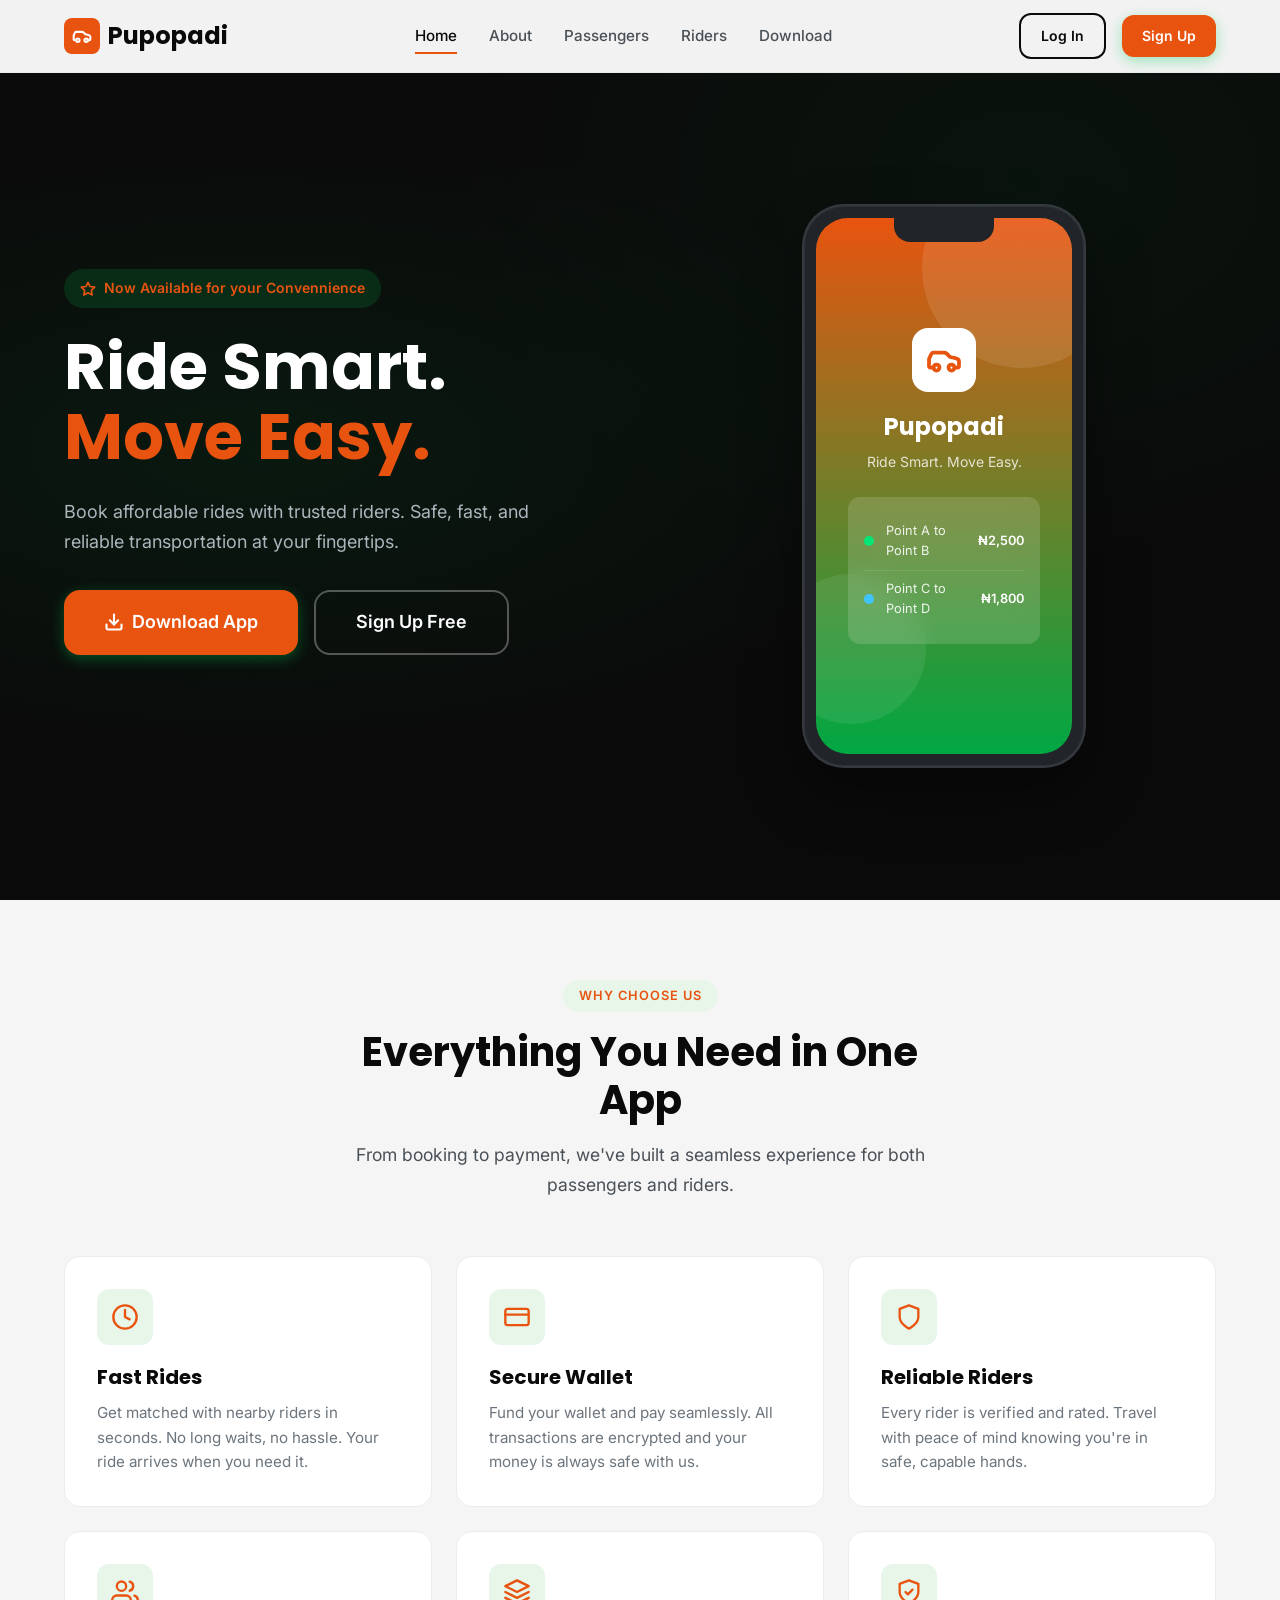
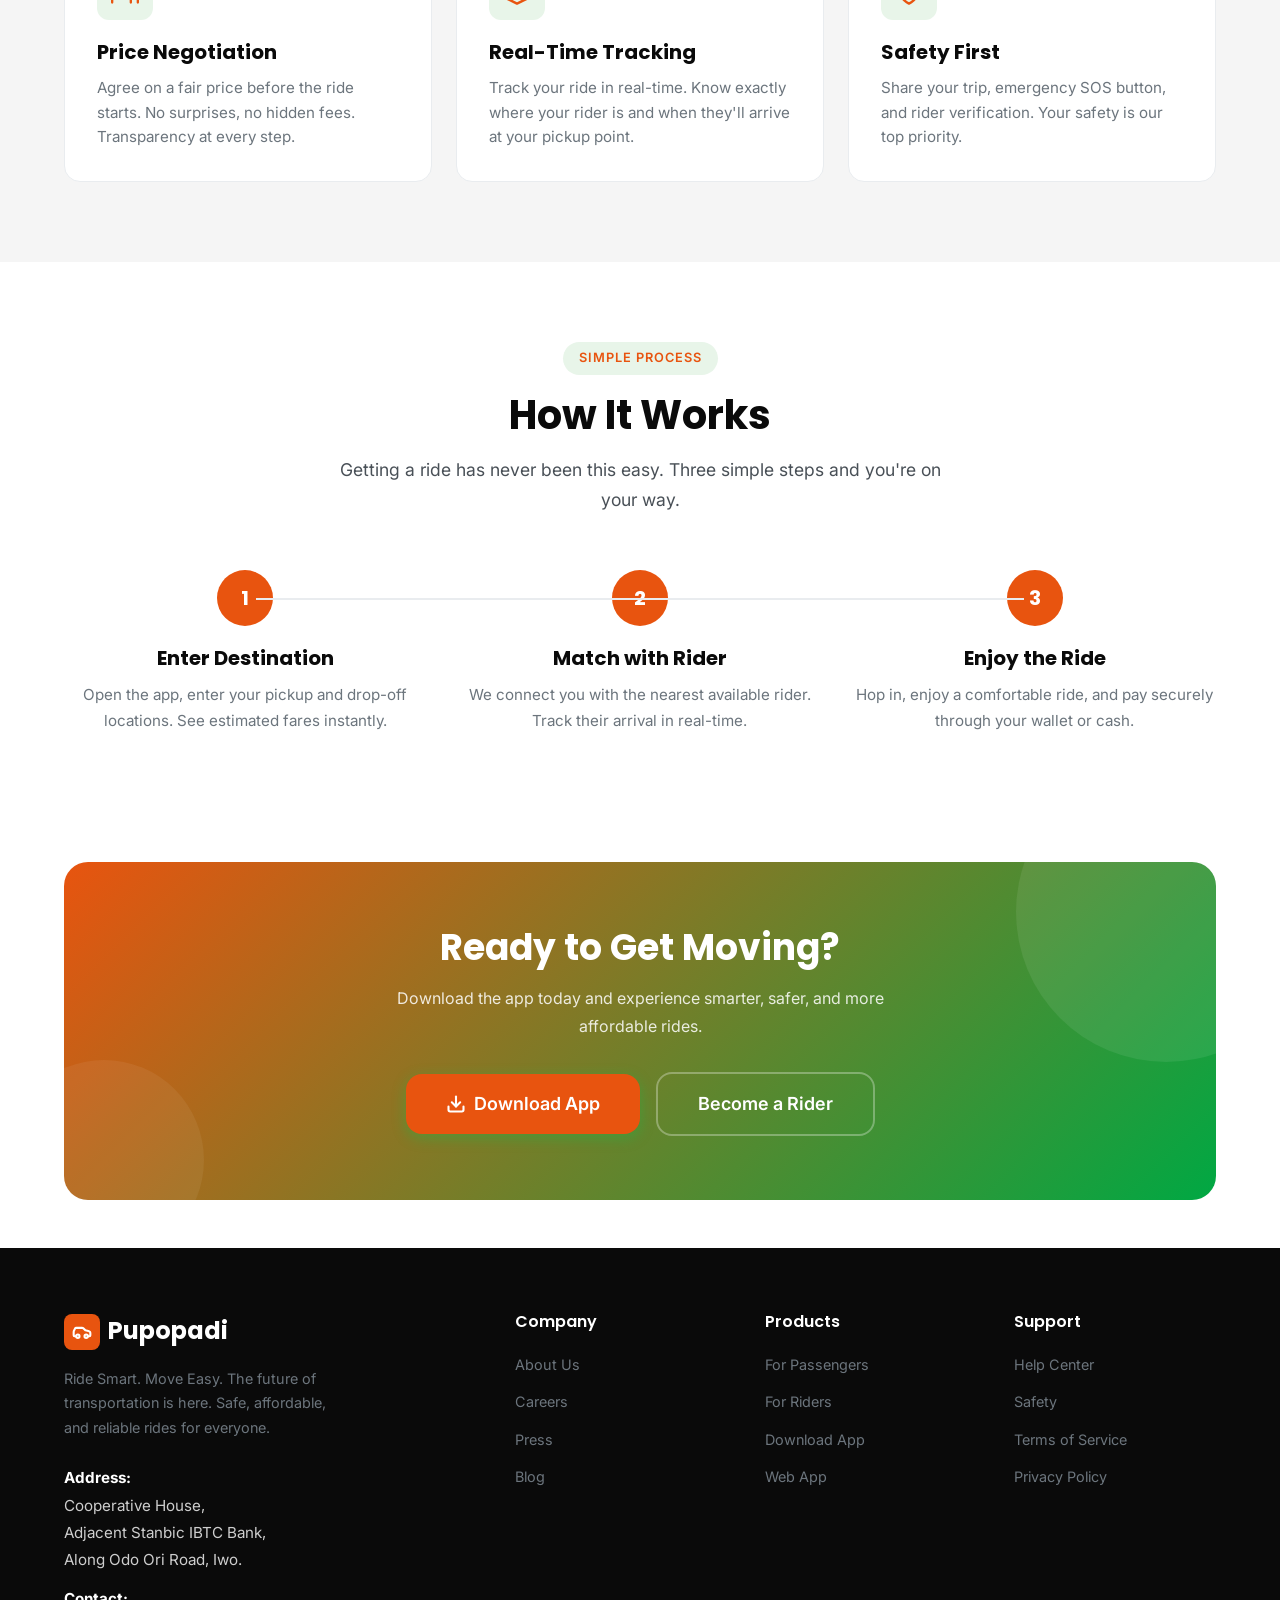
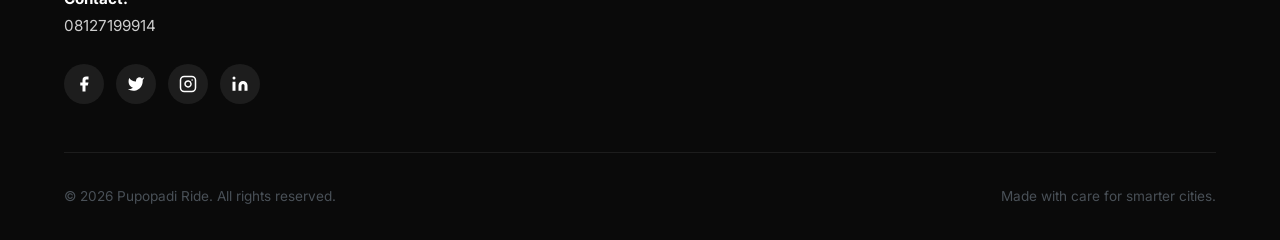
==== commit 3d1322dd: "hmmm" ====
--- a/index.html
+++ b/index.html
@@ -1,86 +1,170 @@
-<!DOCTYPE html>
+<!doctype html>
 <html lang="en">
-<head>
-  <meta charset="UTF-8">
-  <meta name="viewport" content="width=device-width, initial-scale=1.0">
-  <meta name="description" content="Pupopadi Ride - Ride Smart. Move Easy. Book affordable rides with trusted riders. Fast, secure, and reliable ride-hailing in your city.">
-  <meta name="keywords" content="ride hailing, taxi app, book ride, rider app, transportation, Pupopadi">
-  <meta name="author" content="Pupopadi Ride">
-  <meta property="og:title" content="Pupopadi Ride - Ride Smart. Move Easy.">
-  <meta property="og:description" content="Book affordable rides with trusted riders. Fast, secure, and reliable.">
-  <meta property="og:type" content="website">
-  <meta property="og:url" content="https://pupopadiride.com">
-  <meta name="twitter:card" content="summary_large_image">
-  <title>Pupopadi Ride — Ride Smart. Move Easy.</title>
-  <link rel="preconnect" href="https://fonts.googleapis.com">
-  <link rel="preconnect" href="https://fonts.gstatic.com" crossorigin>
-  <link href="https://fonts.googleapis.com/css2?family=Inter:wght@400;500;600;700&family=Poppins:wght@600;700;800&display=swap" rel="stylesheet">
-  <link rel="stylesheet" href="css/styles.css">
-  <link rel="icon" type="image/svg+xml" href="assets/icon.png">
-</head>
-<body>
-  <a href="#main-content" class="skip-link">Skip to main content</a>
-
-  <!-- Navbar -->
-  <nav class="navbar" role="navigation" aria-label="Main navigation">
-    <div class="container navbar-inner">
-      <a href="index.html" class="logo" aria-label="Pupopadi Ride Home">
-        <span class="logo-icon">
-          <svg viewBox="0 0 24 24" fill="none" stroke="currentColor" stroke-width="2.5" stroke-linecap="round" stroke-linejoin="round"><path d="M19 17h2c.6 0 1-.4 1-1v-3c0-.9-.7-1.7-1.5-1.9C18.7 10.6 16 10 16 10s-1.3-1.4-2.2-2.3c-.5-.4-1.1-.7-1.8-.7H5c-.6 0-1.1.4-1.4.9l-1.4 2.9A3.7 3.7 0 0 0 2 12v4c0 .6.4 1 1 1h2"/><circle cx="7" cy="17" r="2"/><circle cx="17" cy="17" r="2"/></svg>
-        </span>
-        Pupopadi
-      </a>
-      <div class="nav-links">
-        <a href="index.html" class="nav-link active">Home</a>
-        <a href="about.html" class="nav-link">About</a>
-        <a href="passengers.html" class="nav-link">Passengers</a>
-        <a href="riders.html" class="nav-link">Riders</a>
-        <a href="download.html" class="nav-link">Download</a>
+  <head>
+    <meta charset="UTF-8" />
+    <meta name="viewport" content="width=device-width, initial-scale=1.0" />
+    <meta
+      name="description"
+      content="Pupopadi Ride - Ride Smart. Move Easy. Book affordable rides with trusted riders. Fast, secure, and reliable ride-hailing in your city."
+    />
+    <meta
+      name="keywords"
+      content="ride hailing, taxi app, book ride, rider app, transportation, Pupopadi"
+    />
+    <meta name="author" content="Pupopadi Ride" />
+    <meta
+      property="og:title"
+      content="Pupopadi Ride - Ride Smart. Move Easy."
+    />
+    <meta
+      property="og:description"
+      content="Book affordable rides with trusted riders. Fast, secure, and reliable."
+    />
+    <meta property="og:type" content="website" />
+    <meta property="og:url" content="https://pupopadi.com.ng" />
+    <meta name="twitter:card" content="summary_large_image" />
+    <title>Pupopadi Ride — Ride Smart. Move Easy.</title>
+    <link rel="preconnect" href="https://fonts.googleapis.com" />
+    <link rel="preconnect" href="https://fonts.gstatic.com" crossorigin />
+    <link
+      href="https://fonts.googleapis.com/css2?family=Inter:wght@400;500;600;700&family=Poppins:wght@600;700;800&display=swap"
+      rel="stylesheet"
+    />
+    <link rel="stylesheet" href="css/styles.css" />
+
+    <link rel="icon" type="image/svg+xml" href="assets/icon.png" />
+  </head>
+  <body>
+    <a href="#main-content" class="skip-link">Skip to main content</a>
+
+    <!-- Navbar -->
+    <nav class="navbar" role="navigation" aria-label="Main navigation">
+      <div class="container navbar-inner">
+        <a href="index.html" class="logo" aria-label="Pupopadi Ride Home">
+          <span class="logo-icon">
+            <svg
+              viewBox="0 0 24 24"
+              fill="none"
+              stroke="currentColor"
+              stroke-width="2.5"
+              stroke-linecap="round"
+              stroke-linejoin="round"
+            >
+              <path
+                d="M19 17h2c.6 0 1-.4 1-1v-3c0-.9-.7-1.7-1.5-1.9C18.7 10.6 16 10 16 10s-1.3-1.4-2.2-2.3c-.5-.4-1.1-.7-1.8-.7H5c-.6 0-1.1.4-1.4.9l-1.4 2.9A3.7 3.7 0 0 0 2 12v4c0 .6.4 1 1 1h2"
+              />
+              <circle cx="7" cy="17" r="2" />
+              <circle cx="17" cy="17" r="2" />
+            </svg>
+          </span>
+          Pupopadi
+        </a>
+        <div class="nav-links">
+          <a href="index.html" class="nav-link active">Home</a>
+          <a href="about.html" class="nav-link">About</a>
+          <a href="passengers.html" class="nav-link">Passengers</a>
+          <a href="riders.html" class="nav-link">Riders</a>
+          <a href="download.html" class="nav-link">Download</a>
+        </div>
+        <div class="nav-cta">
+          <a href="https://pupofront.vercel.app/" class="btn btn-outline btn-sm"
+            >Log In</a
+          >
+          <a href="https://pupofront.vercel.app/" class="btn btn-primary btn-sm"
+            >Sign Up</a
+          >
+        </div>
+        <button
+          class="menu-toggle"
+          aria-label="Toggle menu"
+          aria-expanded="false"
+        >
+          <span></span><span></span><span></span>
+        </button>
       </div>
-      <div class="nav-cta">
-        <a href="https://pupofront.vercel.app/" class="btn btn-outline btn-sm">Log In</a>
-        <a href="https://pupofront.vercel.app/" class="btn btn-primary btn-sm">Sign Up</a>
+    </nav>
+
+    <!-- Mobile Nav -->
+    <div class="mobile-nav" role="dialog" aria-label="Mobile menu">
+      <a href="index.html" class="nav-link active">Home</a>
+      <a href="about.html" class="nav-link">About</a>
+      <a href="passengers.html" class="nav-link">Passengers</a>
+      <a href="riders.html" class="nav-link">Riders</a>
+      <a href="download.html" class="nav-link">Download</a>
+      <div class="btn-group">
+        <a href="https://pupofront.vercel.app/" class="btn btn-outline"
+          >Log In</a
+        >
+        <a href="https://pupofront.vercel.app/" class="btn btn-primary"
+          >Sign Up</a
+        >
       </div>
-      <button class="menu-toggle" aria-label="Toggle menu" aria-expanded="false">
-        <span></span><span></span><span></span>
-      </button>
     </div>
-  </nav>
-
-  <!-- Mobile Nav -->
-  <div class="mobile-nav" role="dialog" aria-label="Mobile menu">
-    <a href="index.html" class="nav-link active">Home</a>
-    <a href="about.html" class="nav-link">About</a>
-    <a href="passengers.html" class="nav-link">Passengers</a>
-    <a href="riders.html" class="nav-link">Riders</a>
-    <a href="download.html" class="nav-link">Download</a>
-    <div class="btn-group">
-      <a href="https://pupofront.vercel.app/" class="btn btn-outline">Log In</a>
-      <a href="https://pupofront.vercel.app/" class="btn btn-primary">Sign Up</a>
-    </div>
-  </div>
-
-  <main id="main-content">
-    <!-- Hero Section -->
-    <section class="hero" aria-label="Hero">
-      <div class="hero-bg"></div>
-      <div class="container">
-        <div class="hero-grid">
-          <div class="hero-content">
-            <div class="hero-badge">
-              <svg width="16" height="16" viewBox="0 0 24 24" fill="none" stroke="currentColor" stroke-width="2.5" stroke-linecap="round" stroke-linejoin="round"><path d="M12 2l3.09 6.26L22 9.27l-5 4.87 1.18 6.88L12 17.77l-6.18 3.25L7 14.14 2 9.27l6.91-1.01L12 2z"/></svg>
-              Now Available for your Convennience
-            </div>
-            <h1 class="hero-title">Ride Smart.<br><span>Move Easy.</span></h1>
-            <p class="hero-desc">Book affordable rides with trusted riders. Safe, fast, and reliable transportation at your fingertips.</p>
-            <div class="hero-cta">
-              <a href="download.html" class="btn btn-primary btn-lg" data-track="download_app" data-label="hero_cta">
-                <svg width="20" height="20" viewBox="0 0 24 24" fill="none" stroke="currentColor" stroke-width="2.5" stroke-linecap="round" stroke-linejoin="round"><path d="M21 15v4a2 2 0 0 1-2 2H5a2 2 0 0 1-2-2v-4"/><polyline points="7 10 12 15 17 10"/><line x1="12" y1="15" x2="12" y2="3"/></svg>
-                Download App
-              </a>
-              <a href="https://pupofront.vercel.app/" class="btn btn-outline-white btn-lg" data-track="signup_click" data-label="hero_cta">Sign Up Free</a>
-            </div>
-            <!-- <div class="hero-stats">
+
+    <main id="main-content">
+      <!-- Hero Section -->
+      <section class="hero" aria-label="Hero">
+        <div class="hero-bg"></div>
+        <div class="container">
+          <div class="hero-grid">
+            <div class="hero-content">
+              <div class="hero-badge">
+                <svg
+                  width="16"
+                  height="16"
+                  viewBox="0 0 24 24"
+                  fill="none"
+                  stroke="currentColor"
+                  stroke-width="2.5"
+                  stroke-linecap="round"
+                  stroke-linejoin="round"
+                >
+                  <path
+                    d="M12 2l3.09 6.26L22 9.27l-5 4.87 1.18 6.88L12 17.77l-6.18 3.25L7 14.14 2 9.27l6.91-1.01L12 2z"
+                  />
+                </svg>
+                Now Available for your Convennience
+              </div>
+              <h1 class="hero-title">
+                Ride Smart.<br /><span>Move Easy.</span>
+              </h1>
+              <p class="hero-desc">
+                Book affordable rides with trusted riders. Safe, fast, and
+                reliable transportation at your fingertips.
+              </p>
+              <div class="hero-cta">
+                <a
+                  href="assets/pupopadi.apk"
+                  download="PupoPadi.apk"
+                  class="btn btn-primary btn-lg"
+                  data-track="download_app"
+                  data-label="hero_cta"
+                >
+                  <svg
+                    width="20"
+                    height="20"
+                    viewBox="0 0 24 24"
+                    fill="none"
+                    stroke="currentColor"
+                    stroke-width="2.5"
+                    stroke-linecap="round"
+                    stroke-linejoin="round"
+                  >
+                    <path d="M21 15v4a2 2 0 0 1-2 2H5a2 2 0 0 1-2-2v-4" />
+                    <polyline points="7 10 12 15 17 10" />
+                    <line x1="12" y1="15" x2="12" y2="3" />
+                  </svg>
+                  Download App
+                </a>
+                <a
+                  href="https://pupofront.vercel.app/"
+                  class="btn btn-outline-white btn-lg"
+                  data-track="signup_click"
+                  data-label="hero_cta"
+                  >Sign Up Free</a
+                >
+              </div>
+              <!-- <div class="hero-stats">
               <div class="hero-stat">
                 <span class="hero-stat-value">50K+</span>
                 <span class="hero-stat-label">Happy Riders</span>
@@ -94,255 +178,492 @@
                 <span class="hero-stat-label">App Rating</span>
               </div>
             </div> -->
-          </div>
-          <div class="phone-mockup">
-            <div class="phone-frame">
-              <div class="phone-notch"></div>
-              <div class="phone-screen">
-                <div class="phone-logo">
-                  <svg viewBox="0 0 24 24" fill="none" stroke="currentColor" stroke-width="2.5" stroke-linecap="round" stroke-linejoin="round"><path d="M19 17h2c.6 0 1-.4 1-1v-3c0-.9-.7-1.7-1.5-1.9C18.7 10.6 16 10 16 10s-1.3-1.4-2.2-2.3c-.5-.4-1.1-.7-1.8-.7H5c-.6 0-1.1.4-1.4.9l-1.4 2.9A3.7 3.7 0 0 0 2 12v4c0 .6.4 1 1 1h2"/><circle cx="7" cy="17" r="2"/><circle cx="17" cy="17" r="2"/></svg>
-                </div>
-                <div class="phone-app-name">Pupopadi</div>
-                <div class="phone-tagline">Ride Smart. Move Easy.</div>
-                <div class="phone-card">
-                  <div class="phone-card-row">
-                    <span class="phone-dot green"></span>
-                    <span class="phone-card-text">Point A to Point B</span>
-                    <span class="phone-card-price">₦2,500</span>
+            </div>
+            <div class="phone-mockup">
+              <div class="phone-frame">
+                <div class="phone-notch"></div>
+                <div class="phone-screen">
+                  <div class="phone-logo">
+                    <svg
+                      viewBox="0 0 24 24"
+                      fill="none"
+                      stroke="currentColor"
+                      stroke-width="2.5"
+                      stroke-linecap="round"
+                      stroke-linejoin="round"
+                    >
+                      <path
+                        d="M19 17h2c.6 0 1-.4 1-1v-3c0-.9-.7-1.7-1.5-1.9C18.7 10.6 16 10 16 10s-1.3-1.4-2.2-2.3c-.5-.4-1.1-.7-1.8-.7H5c-.6 0-1.1.4-1.4.9l-1.4 2.9A3.7 3.7 0 0 0 2 12v4c0 .6.4 1 1 1h2"
+                      />
+                      <circle cx="7" cy="17" r="2" />
+                      <circle cx="17" cy="17" r="2" />
+                    </svg>
                   </div>
-                  <div class="phone-card-row">
-                    <span class="phone-dot blue"></span>
-                    <span class="phone-card-text">Point C to Point D</span>
-                    <span class="phone-card-price">₦1,800</span>
+                  <div class="phone-app-name">Pupopadi</div>
+                  <div class="phone-tagline">Ride Smart. Move Easy.</div>
+                  <div class="phone-card">
+                    <div class="phone-card-row">
+                      <span class="phone-dot green"></span>
+                      <span class="phone-card-text">Point A to Point B</span>
+                      <span class="phone-card-price">₦2,500</span>
+                    </div>
+                    <div class="phone-card-row">
+                      <span class="phone-dot blue"></span>
+                      <span class="phone-card-text">Point C to Point D</span>
+                      <span class="phone-card-price">₦1,800</span>
+                    </div>
                   </div>
                 </div>
               </div>
             </div>
           </div>
         </div>
+      </section>
+
+      <!-- Features Section -->
+      <section class="section features" aria-label="Features">
+        <div class="container">
+          <div class="section-header fade-in">
+            <span class="section-label">Why Choose Us</span>
+            <h2 class="section-title">Everything You Need in One App</h2>
+            <p class="section-desc">
+              From booking to payment, we've built a seamless experience for
+              both passengers and riders.
+            </p>
+          </div>
+          <div class="grid grid-3">
+            <article class="feature-card fade-in stagger-1">
+              <div class="card-icon">
+                <svg
+                  viewBox="0 0 24 24"
+                  fill="none"
+                  stroke="currentColor"
+                  stroke-width="2"
+                  stroke-linecap="round"
+                  stroke-linejoin="round"
+                >
+                  <circle cx="12" cy="12" r="10" />
+                  <polyline points="12 6 12 12 16 14" />
+                </svg>
+              </div>
+              <h3 class="card-title">Fast Rides</h3>
+              <p class="card-text">
+                Get matched with nearby riders in seconds. No long waits, no
+                hassle. Your ride arrives when you need it.
+              </p>
+            </article>
+            <article class="feature-card fade-in stagger-2">
+              <div class="card-icon">
+                <svg
+                  viewBox="0 0 24 24"
+                  fill="none"
+                  stroke="currentColor"
+                  stroke-width="2"
+                  stroke-linecap="round"
+                  stroke-linejoin="round"
+                >
+                  <rect x="2" y="5" width="20" height="14" rx="2" />
+                  <line x1="2" y1="10" x2="22" y2="10" />
+                </svg>
+              </div>
+              <h3 class="card-title">Secure Wallet</h3>
+              <p class="card-text">
+                Fund your wallet and pay seamlessly. All transactions are
+                encrypted and your money is always safe with us.
+              </p>
+            </article>
+            <article class="feature-card fade-in stagger-3">
+              <div class="card-icon">
+                <svg
+                  viewBox="0 0 24 24"
+                  fill="none"
+                  stroke="currentColor"
+                  stroke-width="2"
+                  stroke-linecap="round"
+                  stroke-linejoin="round"
+                >
+                  <path d="M12 22s8-4 8-10V5l-8-3-8 3v7c0 6 8 10 8 10z" />
+                </svg>
+              </div>
+              <h3 class="card-title">Reliable Riders</h3>
+              <p class="card-text">
+                Every rider is verified and rated. Travel with peace of mind
+                knowing you're in safe, capable hands.
+              </p>
+            </article>
+            <article class="feature-card fade-in stagger-1">
+              <div class="card-icon">
+                <svg
+                  viewBox="0 0 24 24"
+                  fill="none"
+                  stroke="currentColor"
+                  stroke-width="2"
+                  stroke-linecap="round"
+                  stroke-linejoin="round"
+                >
+                  <path d="M17 21v-2a4 4 0 0 0-4-4H5a4 4 0 0 0-4 4v2" />
+                  <circle cx="9" cy="7" r="4" />
+                  <path d="M23 21v-2a4 4 0 0 0-3-3.87" />
+                  <path d="M16 3.13a4 4 0 0 1 0 7.75" />
+                </svg>
+              </div>
+              <h3 class="card-title">Price Negotiation</h3>
+              <p class="card-text">
+                Agree on a fair price before the ride starts. No surprises, no
+                hidden fees. Transparency at every step.
+              </p>
+            </article>
+            <article class="feature-card fade-in stagger-2">
+              <div class="card-icon">
+                <svg
+                  viewBox="0 0 24 24"
+                  fill="none"
+                  stroke="currentColor"
+                  stroke-width="2"
+                  stroke-linecap="round"
+                  stroke-linejoin="round"
+                >
+                  <path d="M12 2L2 7l10 5 10-5-10-5z" />
+                  <path d="M2 17l10 5 10-5" />
+                  <path d="M2 12l10 5 10-5" />
+                </svg>
+              </div>
+              <h3 class="card-title">Real-Time Tracking</h3>
+              <p class="card-text">
+                Track your ride in real-time. Know exactly where your rider is
+                and when they'll arrive at your pickup point.
+              </p>
+            </article>
+            <article class="feature-card fade-in stagger-3">
+              <div class="card-icon">
+                <svg
+                  viewBox="0 0 24 24"
+                  fill="none"
+                  stroke="currentColor"
+                  stroke-width="2"
+                  stroke-linecap="round"
+                  stroke-linejoin="round"
+                >
+                  <path d="M12 22s8-4 8-10V5l-8-3-8 3v7c0 6 8 10 8 10z" />
+                  <path d="M9 12l2 2 4-4" />
+                </svg>
+              </div>
+              <h3 class="card-title">Safety First</h3>
+              <p class="card-text">
+                Share your trip, emergency SOS button, and rider verification.
+                Your safety is our top priority.
+              </p>
+            </article>
+          </div>
+        </div>
+      </section>
+
+      <!-- How It Works -->
+      <section class="section" id="how-it-works" aria-label="How it works">
+        <div class="container">
+          <div class="section-header fade-in">
+            <span class="section-label">Simple Process</span>
+            <h2 class="section-title">How It Works</h2>
+            <p class="section-desc">
+              Getting a ride has never been this easy. Three simple steps and
+              you're on your way.
+            </p>
+          </div>
+          <div class="steps">
+            <div class="step fade-in stagger-1">
+              <div class="step-number">1</div>
+              <h3 class="step-title">Enter Destination</h3>
+              <p class="step-text">
+                Open the app, enter your pickup and drop-off locations. See
+                estimated fares instantly.
+              </p>
+            </div>
+            <div class="step fade-in stagger-2">
+              <div class="step-number">2</div>
+              <h3 class="step-title">Match with Rider</h3>
+              <p class="step-text">
+                We connect you with the nearest available rider. Track their
+                arrival in real-time.
+              </p>
+            </div>
+            <div class="step fade-in stagger-3">
+              <div class="step-number">3</div>
+              <h3 class="step-title">Enjoy the Ride</h3>
+              <p class="step-text">
+                Hop in, enjoy a comfortable ride, and pay securely through your
+                wallet or cash.
+              </p>
+            </div>
+          </div>
+        </div>
+      </section>
+
+      <!-- Trust / Stats Section -->
+      <!-- <section class="section trust" aria-label="Trust and testimonials">
+        <div class="container">
+          <div class="section-header fade-in">
+            <span
+              class="section-label"
+              style="background: rgba(0, 200, 83, 0.2); color: #00e676"
+              >Trusted by Thousands</span
+            >
+            <h2 class="section-title">Join Our Growing Community</h2>
+            <p class="section-desc">
+              Thousands of passengers and riders trust Pupopadi Ride for their
+              daily commute and earnings.
+            </p>
+          </div>
+          <div class="stats-grid fade-in">
+            <div class="stat-item">
+              <div class="stat-value">50K+</div>
+              <div class="stat-label">Registered Users</div>
+            </div>
+            <div class="stat-item">
+              <div class="stat-value">10K+</div>
+              <div class="stat-label">Active Riders</div>
+            </div>
+            <div class="stat-item">
+              <div class="stat-value">1M+</div>
+              <div class="stat-label">Rides Completed</div>
+            </div>
+            <div class="stat-item">
+              <div class="stat-value">4.9</div>
+              <div class="stat-label">Average Rating</div>
+            </div>
+          </div>
+          <div class="testimonials">
+            <article class="testimonial fade-in stagger-1">
+              <div class="testimonial-stars">★★★★★</div>
+              <p class="testimonial-text">
+                "Pupopadi has completely changed how I commute. The riders are
+                professional, the app is smooth, and I love the price
+                negotiation feature."
+              </p>
+              <div class="testimonial-author">
+                <div class="testimonial-avatar">AC</div>
+                <div>
+                  <div class="testimonial-name">Amaka Chukwu</div>
+                  <div class="testimonial-role">Regular Passenger</div>
+                </div>
+              </div>
+            </article>
+            <article class="testimonial fade-in stagger-2">
+              <div class="testimonial-stars">★★★★★</div>
+              <p class="testimonial-text">
+                "As a rider, I've doubled my earnings since joining Pupopadi.
+                The wallet system is instant and the support team is always
+                helpful."
+              </p>
+              <div class="testimonial-author">
+                <div class="testimonial-avatar">JO</div>
+                <div>
+                  <div class="testimonial-name">James Okafor</div>
+                  <div class="testimonial-role">Rider Partner</div>
+                </div>
+              </div>
+            </article>
+            <article class="testimonial fade-in stagger-3">
+              <div class="testimonial-stars">★★★★★</div>
+              <p class="testimonial-text">
+                "The safety features give me peace of mind. I can share my trip
+                with family and the SOS button is a game changer for late-night
+                rides."
+              </p>
+              <div class="testimonial-author">
+                <div class="testimonial-avatar">FA</div>
+                <div>
+                  <div class="testimonial-name">Fatima Abdullahi</div>
+                  <div class="testimonial-role">Student</div>
+                </div>
+              </div>
+            </article>
+          </div>
+        </div>
+      </section> -->
+
+      <!-- CTA Banner -->
+      <section class="section section-sm" aria-label="Call to action">
+        <div class="container">
+          <div class="cta-banner fade-in">
+            <h2>Ready to Get Moving?</h2>
+            <p>
+              Download the app today and experience smarter, safer, and more
+              affordable rides.
+            </p>
+            <div class="btn-group">
+              <a
+                href="assets/pupopadi.apk"
+                download="PupoPadi.apk"
+                class="btn btn-primary btn-lg"
+                data-track="download_app"
+                data-label="hero_cta"
+              >
+                <svg
+                  width="20"
+                  height="20"
+                  viewBox="0 0 24 24"
+                  fill="none"
+                  stroke="currentColor"
+                  stroke-width="2.5"
+                  stroke-linecap="round"
+                  stroke-linejoin="round"
+                >
+                  <path d="M21 15v4a2 2 0 0 1-2 2H5a2 2 0 0 1-2-2v-4" />
+                  <polyline points="7 10 12 15 17 10" />
+                  <line x1="12" y1="15" x2="12" y2="3" />
+                </svg>
+                Download App
+              </a>
+              <a
+                href="riders.html"
+                class="btn btn-outline-white btn-lg"
+                data-track="become_rider"
+                data-label="cta_banner"
+                >Become a Rider</a
+              >
+            </div>
+          </div>
+        </div>
+      </section>
+    </main>
+
+    <!-- Footer -->
+    <footer class="footer" role="contentinfo">
+      <div class="container">
+        <div class="footer-grid">
+          <div class="footer-brand">
+            <a href="index.html" class="logo">
+              <span class="logo-icon">
+                <svg
+                  viewBox="0 0 24 24"
+                  fill="none"
+                  stroke="currentColor"
+                  stroke-width="2.5"
+                  stroke-linecap="round"
+                  stroke-linejoin="round"
+                >
+                  <path
+                    d="M19 17h2c.6 0 1-.4 1-1v-3c0-.9-.7-1.7-1.5-1.9C18.7 10.6 16 10 16 10s-1.3-1.4-2.2-2.3c-.5-.4-1.1-.7-1.8-.7H5c-.6 0-1.1.4-1.4.9l-1.4 2.9A3.7 3.7 0 0 0 2 12v4c0 .6.4 1 1 1h2"
+                  />
+                  <circle cx="7" cy="17" r="2" />
+                  <circle cx="17" cy="17" r="2" />
+                </svg>
+              </span>
+              Pupopadi
+            </a>
+
+            <p>
+              Ride Smart. Move Easy. The future of transportation is here. Safe,
+              affordable, and reliable rides for everyone.
+            </p>
+
+            <!-- Address & Contact -->
+            <div
+              style="
+                margin-top: 1.5rem;
+                line-height: 1.8;
+                font-size: 0.95rem;
+                color: rgba(255, 255, 255, 0.8);
+              "
+            >
+              <div style="margin-bottom: 0.7rem">
+                <strong style="color: #fff">Address:</strong><br />
+                Cooperative House,<br />
+                Adjacent Stanbic IBTC Bank,<br />
+                Along Odo Ori Road, Iwo.
+              </div>
+
+              <div>
+                <strong style="color: #fff">Contact:</strong><br />
+                <a
+                  href="tel:08127199914"
+                  style="color: rgba(255, 255, 255, 0.8); text-decoration: none"
+                >
+                  08127199914
+                </a>
+              </div>
+            </div>
+
+            <div class="footer-social">
+              <a href="#" aria-label="Facebook"
+                ><svg viewBox="0 0 24 24" fill="currentColor">
+                  <path
+                    d="M18 2h-3a5 5 0 0 0-5 5v3H7v4h3v8h4v-8h3l1-4h-4V7a1 1 0 0 1 1-1h3z"
+                  /></svg
+              ></a>
+
+              <a href="#" aria-label="Twitter"
+                ><svg viewBox="0 0 24 24" fill="currentColor">
+                  <path
+                    d="M23 3a10.9 10.9 0 0 1-3.14 1.53 4.48 4.48 0 0 0-7.86 3v1A10.66 10.66 0 0 1 3 4s-4 9 5 13a11.64 11.64 0 0 1-7 2c9 5 20 0 20-11.5a4.5 4.5 0 0 0-.08-.83A7.72 7.72 0 0 0 23 3z"
+                  /></svg
+              ></a>
+
+              <a href="#" aria-label="Instagram"
+                ><svg
+                  viewBox="0 0 24 24"
+                  fill="none"
+                  stroke="currentColor"
+                  stroke-width="2"
+                  stroke-linecap="round"
+                  stroke-linejoin="round"
+                >
+                  <rect x="2" y="2" width="20" height="20" rx="5" ry="5" />
+                  <path d="M16 11.37A4 4 0 1 1 12.63 8 4 4 0 0 1 16 11.37z" />
+                  <line x1="17.5" y1="6.5" x2="17.51" y2="6.5" /></svg
+              ></a>
+
+              <a href="#" aria-label="LinkedIn"
+                ><svg viewBox="0 0 24 24" fill="currentColor">
+                  <path
+                    d="M16 8a6 6 0 0 1 6 6v7h-4v-7a2 2 0 0 0-2-2 2 2 0 0 0-2 2v7h-4v-7a6 6 0 0 1 6-6z"
+                  />
+                  <rect x="2" y="9" width="4" height="12" />
+                  <circle cx="4" cy="4" r="2" /></svg
+              ></a>
+            </div>
+          </div>
+
+          <div>
+            <h4 class="footer-title">Company</h4>
+            <ul class="footer-links">
+              <li><a href="about.html">About Us</a></li>
+              <li><a href="about.html#careers">Careers</a></li>
+              <li><a href="about.html#press">Press</a></li>
+              <li><a href="about.html#blog">Blog</a></li>
+            </ul>
+          </div>
+
+          <div>
+            <h4 class="footer-title">Products</h4>
+            <ul class="footer-links">
+              <li><a href="passengers.html">For Passengers</a></li>
+              <li><a href="riders.html">For Riders</a></li>
+              <li><a href="download.html">Download App</a></li>
+              <li>
+                <a href="#" target="_blank"> Web App </a>
+              </li>
+            </ul>
+          </div>
+
+          <div>
+            <h4 class="footer-title">Support</h4>
+            <ul class="footer-links">
+              <li><a href="about.html#help">Help Center</a></li>
+              <li><a href="about.html#safety">Safety</a></li>
+              <li><a href="about.html#terms">Terms of Service</a></li>
+              <li><a href="about.html#privacy">Privacy Policy</a></li>
+            </ul>
+          </div>
+        </div>
+
+        <div class="footer-bottom">
+          <p>&copy; 2026 Pupopadi Ride. All rights reserved.</p>
+          <p>Made with care for smarter cities.</p>
+        </div>
       </div>
-    </section>
-
-    <!-- Features Section -->
-    <section class="section features" aria-label="Features">
-      <div class="container">
-        <div class="section-header fade-in">
-          <span class="section-label">Why Choose Us</span>
-          <h2 class="section-title">Everything You Need in One App</h2>
-          <p class="section-desc">From booking to payment, we've built a seamless experience for both passengers and riders.</p>
-        </div>
-        <div class="grid grid-3">
-          <article class="feature-card fade-in stagger-1">
-            <div class="card-icon">
-              <svg viewBox="0 0 24 24" fill="none" stroke="currentColor" stroke-width="2" stroke-linecap="round" stroke-linejoin="round"><circle cx="12" cy="12" r="10"/><polyline points="12 6 12 12 16 14"/></svg>
-            </div>
-            <h3 class="card-title">Fast Rides</h3>
-            <p class="card-text">Get matched with nearby riders in seconds. No long waits, no hassle. Your ride arrives when you need it.</p>
-          </article>
-          <article class="feature-card fade-in stagger-2">
-            <div class="card-icon">
-              <svg viewBox="0 0 24 24" fill="none" stroke="currentColor" stroke-width="2" stroke-linecap="round" stroke-linejoin="round"><rect x="2" y="5" width="20" height="14" rx="2"/><line x1="2" y1="10" x2="22" y2="10"/></svg>
-            </div>
-            <h3 class="card-title">Secure Wallet</h3>
-            <p class="card-text">Fund your wallet and pay seamlessly. All transactions are encrypted and your money is always safe with us.</p>
-          </article>
-          <article class="feature-card fade-in stagger-3">
-            <div class="card-icon">
-              <svg viewBox="0 0 24 24" fill="none" stroke="currentColor" stroke-width="2" stroke-linecap="round" stroke-linejoin="round"><path d="M12 22s8-4 8-10V5l-8-3-8 3v7c0 6 8 10 8 10z"/></svg>
-            </div>
-            <h3 class="card-title">Reliable Riders</h3>
-            <p class="card-text">Every rider is verified and rated. Travel with peace of mind knowing you're in safe, capable hands.</p>
-          </article>
-          <article class="feature-card fade-in stagger-1">
-            <div class="card-icon">
-              <svg viewBox="0 0 24 24" fill="none" stroke="currentColor" stroke-width="2" stroke-linecap="round" stroke-linejoin="round"><path d="M17 21v-2a4 4 0 0 0-4-4H5a4 4 0 0 0-4 4v2"/><circle cx="9" cy="7" r="4"/><path d="M23 21v-2a4 4 0 0 0-3-3.87"/><path d="M16 3.13a4 4 0 0 1 0 7.75"/></svg>
-            </div>
-            <h3 class="card-title">Price Negotiation</h3>
-            <p class="card-text">Agree on a fair price before the ride starts. No surprises, no hidden fees. Transparency at every step.</p>
-          </article>
-          <article class="feature-card fade-in stagger-2">
-            <div class="card-icon">
-              <svg viewBox="0 0 24 24" fill="none" stroke="currentColor" stroke-width="2" stroke-linecap="round" stroke-linejoin="round"><path d="M12 2L2 7l10 5 10-5-10-5z"/><path d="M2 17l10 5 10-5"/><path d="M2 12l10 5 10-5"/></svg>
-            </div>
-            <h3 class="card-title">Real-Time Tracking</h3>
-            <p class="card-text">Track your ride in real-time. Know exactly where your rider is and when they'll arrive at your pickup point.</p>
-          </article>
-          <article class="feature-card fade-in stagger-3">
-            <div class="card-icon">
-              <svg viewBox="0 0 24 24" fill="none" stroke="currentColor" stroke-width="2" stroke-linecap="round" stroke-linejoin="round"><path d="M12 22s8-4 8-10V5l-8-3-8 3v7c0 6 8 10 8 10z"/><path d="M9 12l2 2 4-4"/></svg>
-            </div>
-            <h3 class="card-title">Safety First</h3>
-            <p class="card-text">Share your trip, emergency SOS button, and rider verification. Your safety is our top priority.</p>
-          </article>
-        </div>
-      </div>
-    </section>
-
-    <!-- How It Works -->
-    <section class="section" id="how-it-works" aria-label="How it works">
-      <div class="container">
-        <div class="section-header fade-in">
-          <span class="section-label">Simple Process</span>
-          <h2 class="section-title">How It Works</h2>
-          <p class="section-desc">Getting a ride has never been this easy. Three simple steps and you're on your way.</p>
-        </div>
-        <div class="steps">
-          <div class="step fade-in stagger-1">
-            <div class="step-number">1</div>
-            <h3 class="step-title">Enter Destination</h3>
-            <p class="step-text">Open the app, enter your pickup and drop-off locations. See estimated fares instantly.</p>
-          </div>
-          <div class="step fade-in stagger-2">
-            <div class="step-number">2</div>
-            <h3 class="step-title">Match with Rider</h3>
-            <p class="step-text">We connect you with the nearest available rider. Track their arrival in real-time.</p>
-          </div>
-          <div class="step fade-in stagger-3">
-            <div class="step-number">3</div>
-            <h3 class="step-title">Enjoy the Ride</h3>
-            <p class="step-text">Hop in, enjoy a comfortable ride, and pay securely through your wallet or cash.</p>
-          </div>
-        </div>
-      </div>
-    </section>
-
-    <!-- Trust / Stats Section -->
-    <section class="section trust" aria-label="Trust and testimonials">
-      <div class="container">
-        <div class="section-header fade-in">
-          <span class="section-label" style="background:rgba(0,200,83,0.2);color:#00E676;">Trusted by Thousands</span>
-          <h2 class="section-title">Join Our Growing Community</h2>
-          <p class="section-desc">Thousands of passengers and riders trust Pupopadi Ride for their daily commute and earnings.</p>
-        </div>
-        <div class="stats-grid fade-in">
-          <div class="stat-item">
-            <div class="stat-value">50K+</div>
-            <div class="stat-label">Registered Users</div>
-          </div>
-          <div class="stat-item">
-            <div class="stat-value">10K+</div>
-            <div class="stat-label">Active Riders</div>
-          </div>
-          <div class="stat-item">
-            <div class="stat-value">1M+</div>
-            <div class="stat-label">Rides Completed</div>
-          </div>
-          <div class="stat-item">
-            <div class="stat-value">4.9</div>
-            <div class="stat-label">Average Rating</div>
-          </div>
-        </div>
-        <div class="testimonials">
-          <article class="testimonial fade-in stagger-1">
-            <div class="testimonial-stars">★★★★★</div>
-            <p class="testimonial-text">"Pupopadi has completely changed how I commute. The riders are professional, the app is smooth, and I love the price negotiation feature."</p>
-            <div class="testimonial-author">
-              <div class="testimonial-avatar">AC</div>
-              <div>
-                <div class="testimonial-name">Amaka Chukwu</div>
-                <div class="testimonial-role">Regular Passenger</div>
-              </div>
-            </div>
-          </article>
-          <article class="testimonial fade-in stagger-2">
-            <div class="testimonial-stars">★★★★★</div>
-            <p class="testimonial-text">"As a rider, I've doubled my earnings since joining Pupopadi. The wallet system is instant and the support team is always helpful."</p>
-            <div class="testimonial-author">
-              <div class="testimonial-avatar">JO</div>
-              <div>
-                <div class="testimonial-name">James Okafor</div>
-                <div class="testimonial-role">Rider Partner</div>
-              </div>
-            </div>
-          </article>
-          <article class="testimonial fade-in stagger-3">
-            <div class="testimonial-stars">★★★★★</div>
-            <p class="testimonial-text">"The safety features give me peace of mind. I can share my trip with family and the SOS button is a game changer for late-night rides."</p>
-            <div class="testimonial-author">
-              <div class="testimonial-avatar">FA</div>
-              <div>
-                <div class="testimonial-name">Fatima Abdullahi</div>
-                <div class="testimonial-role">Student</div>
-              </div>
-            </div>
-          </article>
-        </div>
-      </div>
-    </section>
-
-    <!-- CTA Banner -->
-    <section class="section section-sm" aria-label="Call to action">
-      <div class="container">
-        <div class="cta-banner fade-in">
-          <h2>Ready to Get Moving?</h2>
-          <p>Download the app today and experience smarter, safer, and more affordable rides.</p>
-          <div class="btn-group">
-            <a href="download.html" class="btn btn-dark btn-lg" data-track="download_app" data-label="cta_banner">
-              <svg width="20" height="20" viewBox="0 0 24 24" fill="none" stroke="currentColor" stroke-width="2.5" stroke-linecap="round" stroke-linejoin="round"><path d="M21 15v4a2 2 0 0 1-2 2H5a2 2 0 0 1-2-2v-4"/><polyline points="7 10 12 15 17 10"/><line x1="12" y1="15" x2="12" y2="3"/></svg>
-              Download App
-            </a>
-            <a href="riders.html" class="btn btn-outline-white btn-lg" data-track="become_rider" data-label="cta_banner">Become a Rider</a>
-          </div>
-        </div>
-      </div>
-    </section>
-  </main>
-
-  <!-- Footer -->
-  <footer class="footer" role="contentinfo">
-    <div class="container">
-      <div class="footer-grid">
-        <div class="footer-brand">
-          <a href="index.html" class="logo">
-            <span class="logo-icon">
-              <svg viewBox="0 0 24 24" fill="none" stroke="currentColor" stroke-width="2.5" stroke-linecap="round" stroke-linejoin="round"><path d="M19 17h2c.6 0 1-.4 1-1v-3c0-.9-.7-1.7-1.5-1.9C18.7 10.6 16 10 16 10s-1.3-1.4-2.2-2.3c-.5-.4-1.1-.7-1.8-.7H5c-.6 0-1.1.4-1.4.9l-1.4 2.9A3.7 3.7 0 0 0 2 12v4c0 .6.4 1 1 1h2"/><circle cx="7" cy="17" r="2"/><circle cx="17" cy="17" r="2"/></svg>
-            </span>
-            Pupopadi
-          </a>
-          <p>Ride Smart. Move Easy. The future of transportation is here. Safe, affordable, and reliable rides for everyone.</p>
-          <div class="footer-social">
-            <a href="#" aria-label="Facebook"><svg viewBox="0 0 24 24" fill="currentColor"><path d="M18 2h-3a5 5 0 0 0-5 5v3H7v4h3v8h4v-8h3l1-4h-4V7a1 1 0 0 1 1-1h3z"/></svg></a>
-            <a href="#" aria-label="Twitter"><svg viewBox="0 0 24 24" fill="currentColor"><path d="M23 3a10.9 10.9 0 0 1-3.14 1.53 4.48 4.48 0 0 0-7.86 3v1A10.66 10.66 0 0 1 3 4s-4 9 5 13a11.64 11.64 0 0 1-7 2c9 5 20 0 20-11.5a4.5 4.5 0 0 0-.08-.83A7.72 7.72 0 0 0 23 3z"/></svg></a>
-            <a href="#" aria-label="Instagram"><svg viewBox="0 0 24 24" fill="none" stroke="currentColor" stroke-width="2" stroke-linecap="round" stroke-linejoin="round"><rect x="2" y="2" width="20" height="20" rx="5" ry="5"/><path d="M16 11.37A4 4 0 1 1 12.63 8 4 4 0 0 1 16 11.37z"/><line x1="17.5" y1="6.5" x2="17.51" y2="6.5"/></svg></a>
-            <a href="#" aria-label="LinkedIn"><svg viewBox="0 0 24 24" fill="currentColor"><path d="M16 8a6 6 0 0 1 6 6v7h-4v-7a2 2 0 0 0-2-2 2 2 0 0 0-2 2v7h-4v-7a6 6 0 0 1 6-6z"/><rect x="2" y="9" width="4" height="12"/><circle cx="4" cy="4" r="2"/></svg></a>
-          </div>
-        </div>
-        <div>
-          <h4 class="footer-title">Company</h4>
-          <ul class="footer-links">
-            <li><a href="about.html">About Us</a></li>
-            <li><a href="about.html#careers">Careers</a></li>
-            <li><a href="about.html#press">Press</a></li>
-            <li><a href="about.html#blog">Blog</a></li>
-          </ul>
-        </div>
-        <div>
-          <h4 class="footer-title">Products</h4>
-          <ul class="footer-links">
-            <li><a href="passengers.html">For Passengers</a></li>
-            <li><a href="riders.html">For Riders</a></li>
-            <li><a href="download.html">Download App</a></li>
-            <li><a href="https://app.pupopadiride.com" target="_blank">Web App</a></li>
-          </ul>
-        </div>
-        <div>
-          <h4 class="footer-title">Support</h4>
-          <ul class="footer-links">
-            <li><a href="about.html#help">Help Center</a></li>
-            <li><a href="about.html#safety">Safety</a></li>
-            <li><a href="about.html#terms">Terms of Service</a></li>
-            <li><a href="about.html#privacy">Privacy Policy</a></li>
-          </ul>
-        </div>
-      </div>
-      <div class="footer-bottom">
-        <p>&copy; 2026 Pupopadi Ride. All rights reserved.</p>
-        <p>Made with care for smarter cities.</p>
-      </div>
-    </div>
-  </footer>
-
-  <script src="js/script.js"></script>
-</body>
+    </footer>
+
+    <script src="js/script.js"></script>
+  </body>
 </html>
-
--- a/css/styles.css
+++ b/css/styles.css
@@ -6,7 +6,7 @@
 /* ---- CSS Variables ---- */
 :root {
   --primary: #0A0A0A;
-  --accent: #00C853;
+  --accent: #e8540f;
   --accent-hover: #00B548;
   --accent-light: #E8F5E9;
   --secondary: #F5F5F5;
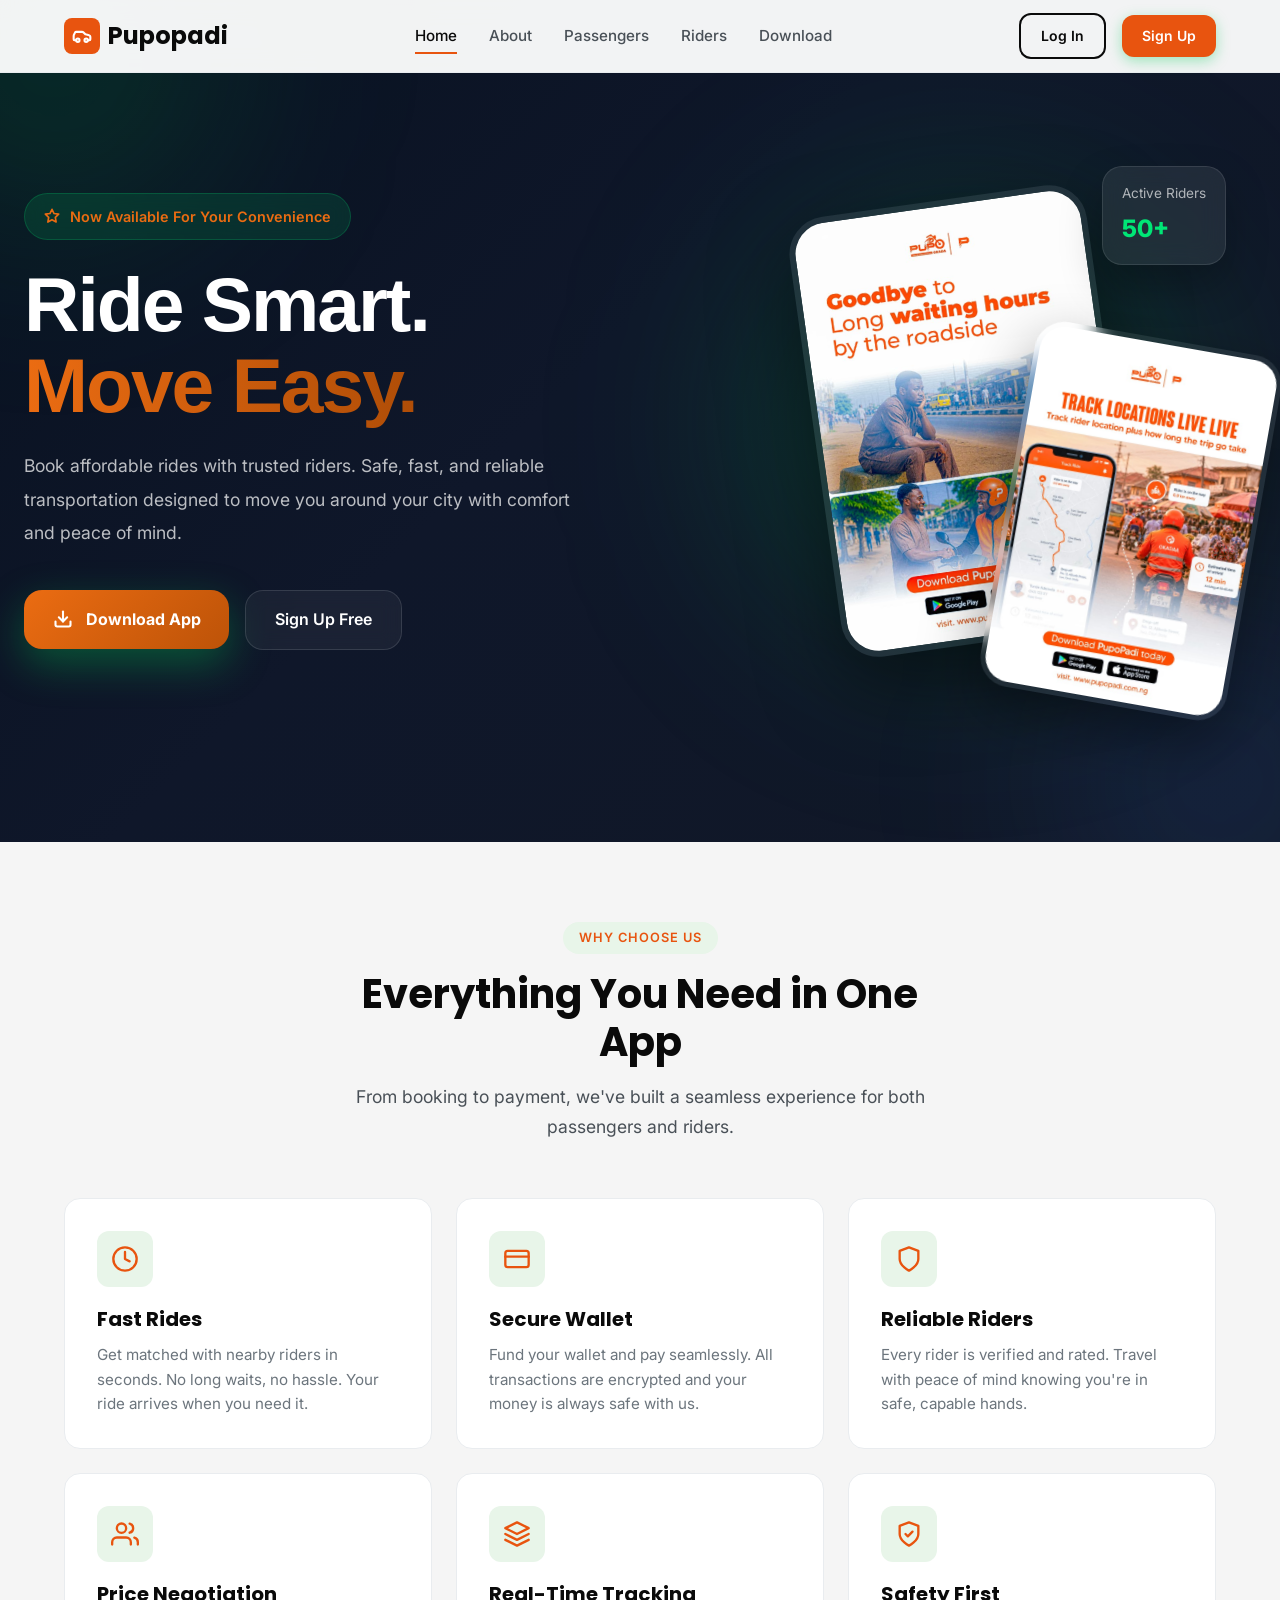
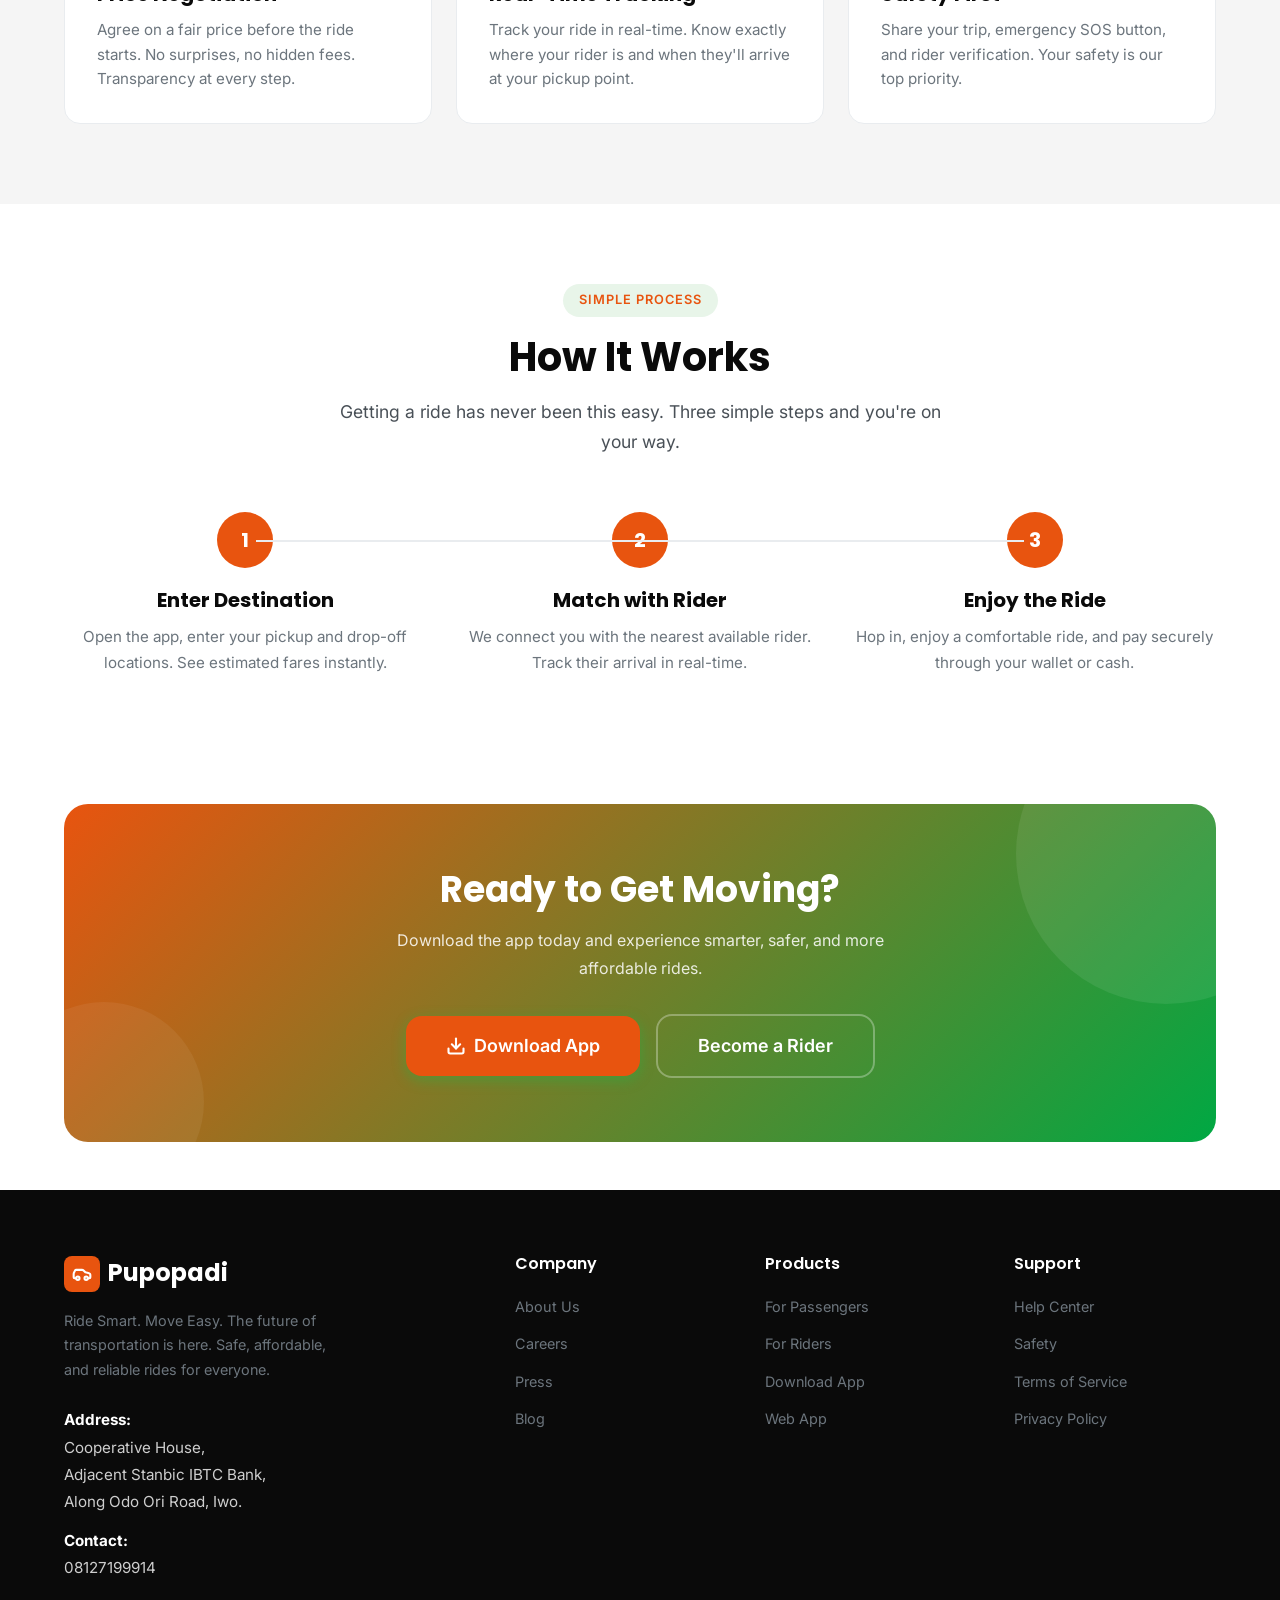
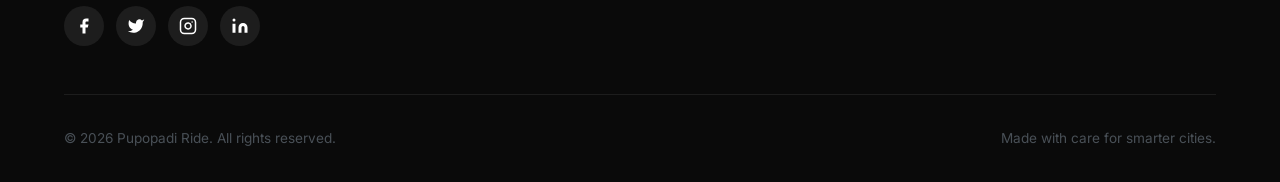
==== commit 67c73eb3: "aaaaa" ====
--- a/index.html
+++ b/index.html
@@ -34,6 +34,7 @@
 
     <link rel="icon" type="image/svg+xml" href="assets/icon.png" />
   </head>
+
   <body>
     <a href="#main-content" class="skip-link">Skip to main content</a>
 
@@ -103,15 +104,158 @@
 
     <main id="main-content">
       <!-- Hero Section -->
-      <section class="hero" aria-label="Hero">
-        <div class="hero-bg"></div>
-        <div class="container">
-          <div class="hero-grid">
-            <div class="hero-content">
-              <div class="hero-badge">
-                <svg
-                  width="16"
-                  height="16"
+
+      <section
+        style="
+          padding: 6rem 1.5rem;
+          background: linear-gradient(
+            135deg,
+            #081120 0%,
+            #0f172a 45%,
+            #111827 100%
+          );
+          overflow: hidden;
+          position: relative;
+        "
+      >
+        <!-- Background Blur Effects -->
+        <div
+          style="
+            position: absolute;
+            top: -120px;
+            left: -120px;
+            width: 350px;
+            height: 350px;
+            background: rgba(0, 200, 83, 0.15);
+            filter: blur(100px);
+            border-radius: 50%;
+          "
+        ></div>
+
+        <div
+          style="
+            position: absolute;
+            bottom: -100px;
+            right: -100px;
+            width: 320px;
+            height: 320px;
+            background: rgba(59, 130, 246, 0.12);
+            filter: blur(100px);
+            border-radius: 50%;
+          "
+        ></div>
+
+        <div
+          style="
+            max-width: 1250px;
+            margin: auto;
+            display: grid;
+            grid-template-columns: repeat(auto-fit, minmax(320px, 1fr));
+            gap: 4rem;
+            align-items: center;
+            position: relative;
+            z-index: 2;
+          "
+        >
+          <!-- LEFT CONTENT -->
+          <div>
+            <!-- Badge -->
+            <div
+              style="
+                display: inline-flex;
+                align-items: center;
+                gap: 0.6rem;
+                background: rgba(0, 230, 118, 0.12);
+                border: 1px solid rgba(0, 230, 118, 0.2);
+                color: #eb6c12;
+                padding: 0.7rem 1.2rem;
+                border-radius: 999px;
+                font-size: 0.9rem;
+                font-weight: 600;
+                margin-bottom: 1.5rem;
+                backdrop-filter: blur(10px);
+              "
+            >
+              <svg
+                width="16"
+                height="16"
+                viewBox="0 0 24 24"
+                fill="none"
+                stroke="currentColor"
+                stroke-width="2.5"
+                stroke-linecap="round"
+                stroke-linejoin="round"
+              >
+                <path
+                  d="M12 2l3.09 6.26L22 9.27l-5 4.87 1.18 6.88L12 17.77l-6.18 3.25L7 14.14 2 9.27l6.91-1.01L12 2z"
+                />
+              </svg>
+
+              Now Available For Your Convenience
+            </div>
+
+            <!-- Heading -->
+            <h1
+              style="
+                font-size: clamp(2.8rem, 6vw, 5rem);
+                line-height: 1.05;
+                font-weight: 800;
+                color: white;
+                margin-bottom: 1.5rem;
+                letter-spacing: -2px;
+              "
+            >
+              Ride Smart.<br />
+
+              <span
+                style="
+                  background: linear-gradient(90deg, #eb6c12, #af4d07);
+                  -webkit-background-clip: text;
+                  -webkit-text-fill-color: transparent;
+                "
+              >
+                Move Easy.
+              </span>
+            </h1>
+
+            <!-- Description -->
+            <p
+              style="
+                color: rgba(255, 255, 255, 0.72);
+                font-size: 1.1rem;
+                line-height: 1.9;
+                max-width: 580px;
+                margin-bottom: 2.5rem;
+              "
+            >
+              Book affordable rides with trusted riders. Safe, fast, and
+              reliable transportation designed to move you around your city with
+              comfort and peace of mind.
+            </p>
+
+            <!-- Buttons -->
+            <div style="display: flex; gap: 1rem; flex-wrap: wrap">
+              <!-- Download -->
+              <a
+                href="./pupopadi.apk"
+                download="PupoPadi.apk"
+                style="
+                  background: linear-gradient(135deg, #eb6c12, #bd5308);
+                  color: white;
+                  text-decoration: none;
+                  padding: 1rem 1.8rem;
+                  border-radius: 18px;
+                  font-weight: 700;
+                  display: inline-flex;
+                  align-items: center;
+                  gap: 0.8rem;
+                  box-shadow: 0 15px 40px rgba(0, 200, 83, 0.35);
+                  transition: all 0.3s ease;
+                "
+              >
+                <svg
+                  width="20"
+                  height="20"
                   viewBox="0 0 24 24"
                   fill="none"
                   stroke="currentColor"
@@ -119,107 +263,123 @@
                   stroke-linecap="round"
                   stroke-linejoin="round"
                 >
-                  <path
-                    d="M12 2l3.09 6.26L22 9.27l-5 4.87 1.18 6.88L12 17.77l-6.18 3.25L7 14.14 2 9.27l6.91-1.01L12 2z"
-                  />
-                </svg>
-                Now Available for your Convennience
-              </div>
-              <h1 class="hero-title">
-                Ride Smart.<br /><span>Move Easy.</span>
-              </h1>
-              <p class="hero-desc">
-                Book affordable rides with trusted riders. Safe, fast, and
-                reliable transportation at your fingertips.
-              </p>
-              <div class="hero-cta">
-                <a
-                  href="assets/pupopadi.apk"
-                  download="PupoPadi.apk"
-                  class="btn btn-primary btn-lg"
-                  data-track="download_app"
-                  data-label="hero_cta"
-                >
-                  <svg
-                    width="20"
-                    height="20"
-                    viewBox="0 0 24 24"
-                    fill="none"
-                    stroke="currentColor"
-                    stroke-width="2.5"
-                    stroke-linecap="round"
-                    stroke-linejoin="round"
-                  >
-                    <path d="M21 15v4a2 2 0 0 1-2 2H5a2 2 0 0 1-2-2v-4" />
-                    <polyline points="7 10 12 15 17 10" />
-                    <line x1="12" y1="15" x2="12" y2="3" />
-                  </svg>
-                  Download App
-                </a>
-                <a
-                  href="https://pupofront.vercel.app/"
-                  class="btn btn-outline-white btn-lg"
-                  data-track="signup_click"
-                  data-label="hero_cta"
-                  >Sign Up Free</a
-                >
-              </div>
-              <!-- <div class="hero-stats">
-              <div class="hero-stat">
-                <span class="hero-stat-value">50K+</span>
-                <span class="hero-stat-label">Happy Riders</span>
-              </div>
-              <div class="hero-stat">
-                <span class="hero-stat-value">10K+</span>
-                <span class="hero-stat-label">Active Riders</span>
-              </div>
-              <div class="hero-stat">
-                <span class="hero-stat-value">4.9</span>
-                <span class="hero-stat-label">App Rating</span>
-              </div>
-            </div> -->
-            </div>
-            <div class="phone-mockup">
-              <div class="phone-frame">
-                <div class="phone-notch"></div>
-                <div class="phone-screen">
-                  <div class="phone-logo">
-                    <svg
-                      viewBox="0 0 24 24"
-                      fill="none"
-                      stroke="currentColor"
-                      stroke-width="2.5"
-                      stroke-linecap="round"
-                      stroke-linejoin="round"
-                    >
-                      <path
-                        d="M19 17h2c.6 0 1-.4 1-1v-3c0-.9-.7-1.7-1.5-1.9C18.7 10.6 16 10 16 10s-1.3-1.4-2.2-2.3c-.5-.4-1.1-.7-1.8-.7H5c-.6 0-1.1.4-1.4.9l-1.4 2.9A3.7 3.7 0 0 0 2 12v4c0 .6.4 1 1 1h2"
-                      />
-                      <circle cx="7" cy="17" r="2" />
-                      <circle cx="17" cy="17" r="2" />
-                    </svg>
-                  </div>
-                  <div class="phone-app-name">Pupopadi</div>
-                  <div class="phone-tagline">Ride Smart. Move Easy.</div>
-                  <div class="phone-card">
-                    <div class="phone-card-row">
-                      <span class="phone-dot green"></span>
-                      <span class="phone-card-text">Point A to Point B</span>
-                      <span class="phone-card-price">₦2,500</span>
-                    </div>
-                    <div class="phone-card-row">
-                      <span class="phone-dot blue"></span>
-                      <span class="phone-card-text">Point C to Point D</span>
-                      <span class="phone-card-price">₦1,800</span>
-                    </div>
-                  </div>
-                </div>
+                  <path d="M21 15v4a2 2 0 0 1-2 2H5a2 2 0 0 1-2-2v-4" />
+                  <polyline points="7 10 12 15 17 10" />
+                  <line x1="12" y1="15" x2="12" y2="3" />
+                </svg>
+
+                Download App
+              </a>
+
+              <!-- Signup -->
+              <a
+                href="https://pupofront.vercel.app/"
+                style="
+                  border: 1px solid rgba(255, 255, 255, 0.12);
+                  background: rgba(255, 255, 255, 0.05);
+                  color: white;
+                  text-decoration: none;
+                  padding: 1rem 1.8rem;
+                  border-radius: 18px;
+                  font-weight: 600;
+                  backdrop-filter: blur(10px);
+                "
+              >
+                Sign Up Free
+              </a>
+            </div>
+          </div>
+
+          <!-- RIGHT IMAGE SHOWCASE -->
+          <div
+            style="
+              position: relative;
+              display: flex;
+              justify-content: center;
+              align-items: center;
+              min-height: 650px;
+            "
+          >
+            <!-- Glow -->
+            <div
+              style="
+                position: absolute;
+                width: 450px;
+                height: 450px;
+                background: rgba(0, 200, 83, 0.18);
+                filter: blur(100px);
+                border-radius: 50%;
+              "
+            ></div>
+
+            <!-- Main Phone -->
+            <img
+              src="assets/app-banner-1.jfif"
+              alt="Pupopadi Ride App"
+              style="
+                width: 300px;
+                max-width: 100%;
+                border-radius: 38px;
+                position: relative;
+                z-index: 2;
+                box-shadow: 0 30px 80px rgba(0, 0, 0, 0.5);
+                transform: rotate(-8deg);
+                border: 6px solid rgba(255, 255, 255, 0.08);
+              "
+            />
+
+            <!-- Floating Card -->
+            <img
+              src="assets/app-banner-2.jfif"
+              alt="Ride Booking Screen"
+              style="
+                width: 250px;
+                max-width: 80%;
+                border-radius: 30px;
+                position: absolute;
+                right: 0;
+                bottom: 40px;
+                z-index: 3;
+                box-shadow: 0 25px 60px rgba(0, 0, 0, 0.4);
+                transform: rotate(10deg);
+                border: 5px solid rgba(255, 255, 255, 0.08);
+                backdrop-filter: blur(10px);
+              "
+            />
+
+            <!-- Floating Stats Card -->
+            <div
+              style="
+                position: absolute;
+                top: 70px;
+                right: 30px;
+                z-index: 4;
+                background: rgba(255, 255, 255, 0.08);
+                border: 1px solid rgba(255, 255, 255, 0.1);
+                backdrop-filter: blur(12px);
+                padding: 1rem 1.2rem;
+                border-radius: 20px;
+                color: white;
+                box-shadow: 0 20px 40px rgba(0, 0, 0, 0.25);
+              "
+            >
+              <div
+                style="
+                  font-size: 0.85rem;
+                  color: rgba(255, 255, 255, 0.65);
+                  margin-bottom: 0.3rem;
+                "
+              >
+                Active Riders
+              </div>
+
+              <div style="font-size: 1.5rem; font-weight: 800; color: #00e676">
+                50+
               </div>
             </div>
           </div>
         </div>
       </section>
-
       <!-- Features Section -->
       <section class="section features" aria-label="Features">
         <div class="container">
@@ -397,90 +557,6 @@
           </div>
         </div>
       </section>
-
-      <!-- Trust / Stats Section -->
-      <!-- <section class="section trust" aria-label="Trust and testimonials">
-        <div class="container">
-          <div class="section-header fade-in">
-            <span
-              class="section-label"
-              style="background: rgba(0, 200, 83, 0.2); color: #00e676"
-              >Trusted by Thousands</span
-            >
-            <h2 class="section-title">Join Our Growing Community</h2>
-            <p class="section-desc">
-              Thousands of passengers and riders trust Pupopadi Ride for their
-              daily commute and earnings.
-            </p>
-          </div>
-          <div class="stats-grid fade-in">
-            <div class="stat-item">
-              <div class="stat-value">50K+</div>
-              <div class="stat-label">Registered Users</div>
-            </div>
-            <div class="stat-item">
-              <div class="stat-value">10K+</div>
-              <div class="stat-label">Active Riders</div>
-            </div>
-            <div class="stat-item">
-              <div class="stat-value">1M+</div>
-              <div class="stat-label">Rides Completed</div>
-            </div>
-            <div class="stat-item">
-              <div class="stat-value">4.9</div>
-              <div class="stat-label">Average Rating</div>
-            </div>
-          </div>
-          <div class="testimonials">
-            <article class="testimonial fade-in stagger-1">
-              <div class="testimonial-stars">★★★★★</div>
-              <p class="testimonial-text">
-                "Pupopadi has completely changed how I commute. The riders are
-                professional, the app is smooth, and I love the price
-                negotiation feature."
-              </p>
-              <div class="testimonial-author">
-                <div class="testimonial-avatar">AC</div>
-                <div>
-                  <div class="testimonial-name">Amaka Chukwu</div>
-                  <div class="testimonial-role">Regular Passenger</div>
-                </div>
-              </div>
-            </article>
-            <article class="testimonial fade-in stagger-2">
-              <div class="testimonial-stars">★★★★★</div>
-              <p class="testimonial-text">
-                "As a rider, I've doubled my earnings since joining Pupopadi.
-                The wallet system is instant and the support team is always
-                helpful."
-              </p>
-              <div class="testimonial-author">
-                <div class="testimonial-avatar">JO</div>
-                <div>
-                  <div class="testimonial-name">James Okafor</div>
-                  <div class="testimonial-role">Rider Partner</div>
-                </div>
-              </div>
-            </article>
-            <article class="testimonial fade-in stagger-3">
-              <div class="testimonial-stars">★★★★★</div>
-              <p class="testimonial-text">
-                "The safety features give me peace of mind. I can share my trip
-                with family and the SOS button is a game changer for late-night
-                rides."
-              </p>
-              <div class="testimonial-author">
-                <div class="testimonial-avatar">FA</div>
-                <div>
-                  <div class="testimonial-name">Fatima Abdullahi</div>
-                  <div class="testimonial-role">Student</div>
-                </div>
-              </div>
-            </article>
-          </div>
-        </div>
-      </section> -->
-
       <!-- CTA Banner -->
       <section class="section section-sm" aria-label="Call to action">
         <div class="container">
@@ -492,7 +568,7 @@
             </p>
             <div class="btn-group">
               <a
-                href="assets/pupopadi.apk"
+                href="./pupopadi.apk"
                 download="PupoPadi.apk"
                 class="btn btn-primary btn-lg"
                 data-track="download_app"
